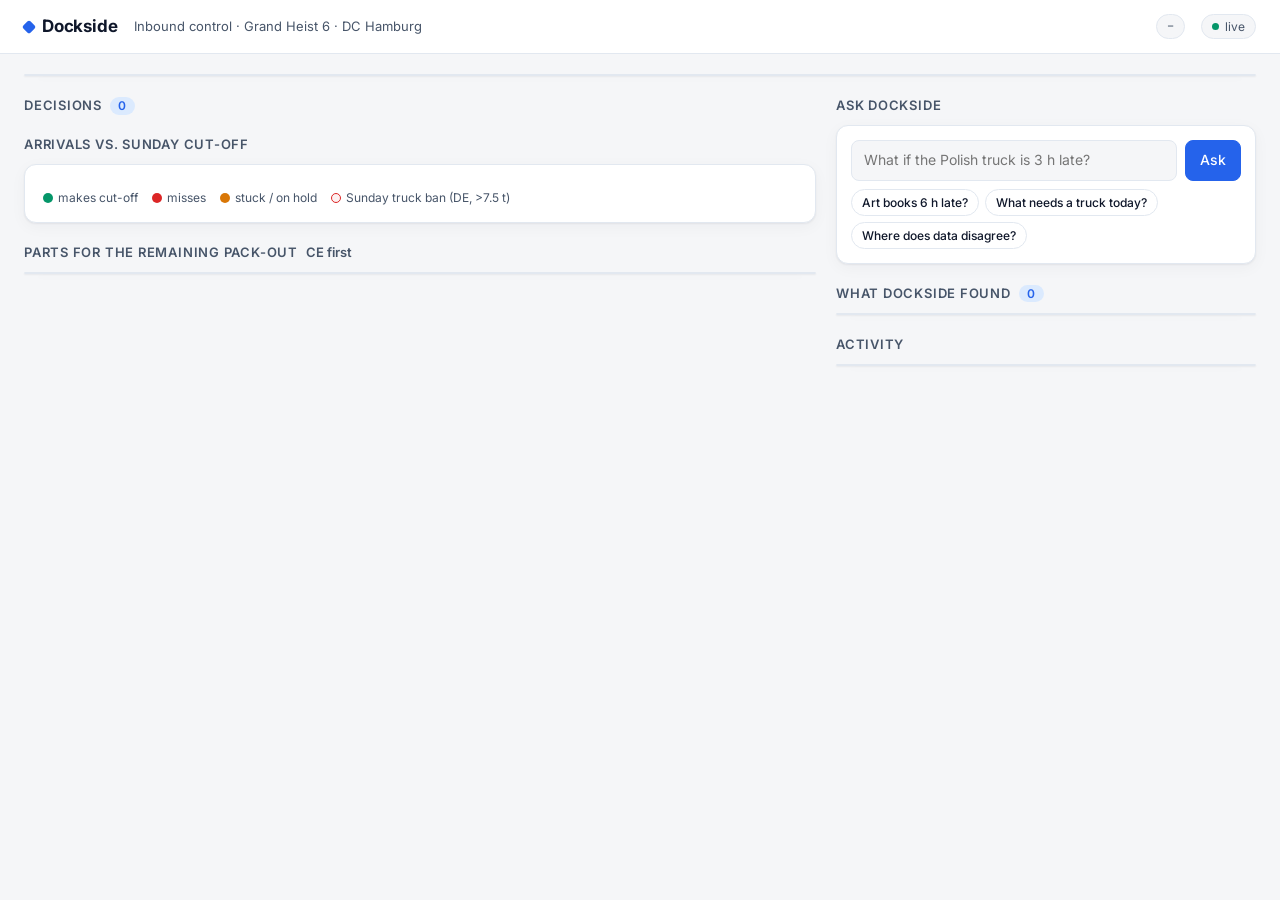
==== web/index.html @ 2e512285 "Live drop handling: JSON sources, news as documents, supplier component deltas, vendor-master overri" ====
<!doctype html>
<html lang="en">
<head>
<meta charset="utf-8">
<meta name="viewport" content="width=device-width, initial-scale=1">
<title>Dockside</title>
<link rel="preconnect" href="https://fonts.googleapis.com">
<link href="https://fonts.googleapis.com/css2?family=Inter:wght@400;500;600;700&family=JetBrains+Mono:wght@500&display=swap" rel="stylesheet">
<style>
:root{
  --bg:#f5f6f8; --panel:#ffffff; --ink:#0f172a; --ink2:#475569; --ink3:#94a3b8; --line:#e2e8f0;
  --accent:#2563eb; --accent-soft:#dbeafe; --bad:#dc2626; --bad-soft:#fee2e2; --warn:#d97706; --warn-soft:#fef3c7;
  --ok:#059669; --ok-soft:#d1fae5; --ban:rgba(220,38,38,.07); --shadow:0 1px 2px rgba(15,23,42,.06),0 4px 16px rgba(15,23,42,.04);
}
@media (prefers-color-scheme: dark){ :root:not([data-theme="light"]){
  --bg:#0b1120; --panel:#111827; --ink:#e5e7eb; --ink2:#9ca3af; --ink3:#6b7280; --line:#1f2937;
  --accent:#60a5fa; --accent-soft:#1e3a5f; --bad:#f87171; --bad-soft:#3b1d1d; --warn:#fbbf24; --warn-soft:#3a2e12;
  --ok:#34d399; --ok-soft:#123528; --ban:rgba(248,113,113,.08); --shadow:none;}}
:root[data-theme="dark"]{
  --bg:#0b1120; --panel:#111827; --ink:#e5e7eb; --ink2:#9ca3af; --ink3:#6b7280; --line:#1f2937;
  --accent:#60a5fa; --accent-soft:#1e3a5f; --bad:#f87171; --bad-soft:#3b1d1d; --warn:#fbbf24; --warn-soft:#3a2e12;
  --ok:#34d399; --ok-soft:#123528; --ban:rgba(248,113,113,.08); --shadow:none;}
*{box-sizing:border-box} html,body{margin:0}
body{background:var(--bg);color:var(--ink);font:14px/1.45 Inter,system-ui,sans-serif;-webkit-font-smoothing:antialiased}
.mono{font-family:"JetBrains Mono",ui-monospace,monospace;font-variant-numeric:tabular-nums}
header{display:flex;align-items:center;gap:16px;padding:14px 24px;border-bottom:1px solid var(--line);background:var(--panel);position:sticky;top:0;z-index:5}
.logo{font-weight:700;font-size:17px;letter-spacing:-.01em;display:flex;align-items:center;gap:8px}
.logo i{width:10px;height:10px;border-radius:2px;background:var(--accent);display:inline-block;transform:rotate(45deg)}
.sub{color:var(--ink2);font-size:13px}
.spacer{flex:1}
.pill{display:inline-flex;align-items:center;gap:6px;padding:3px 10px;border-radius:999px;background:var(--bg);border:1px solid var(--line);font-size:12px;color:var(--ink2);white-space:nowrap}
.dot{width:7px;height:7px;border-radius:50%;background:var(--ok)} .dot.busy{background:var(--warn);animation:p 1s infinite} @keyframes p{50%{opacity:.3}}
main{max-width:1380px;margin:0 auto;padding:20px 24px 60px;display:grid;grid-template-columns:minmax(0,1fr) 420px;gap:20px}
@media (max-width:1000px){main{grid-template-columns:1fr;padding:16px}}
.card{background:var(--panel);border:1px solid var(--line);border-radius:12px;box-shadow:var(--shadow)}
.hero{grid-column:1/-1;display:grid;grid-template-columns:1.4fr 1fr 1fr 1fr;gap:0;overflow:hidden}
@media (max-width:1000px){.hero{grid-template-columns:1fr 1fr}}
.kpi{padding:18px 20px;border-right:1px solid var(--line)} .kpi:last-child{border-right:0}
.kpi .l{font-size:12px;color:var(--ink2);text-transform:uppercase;letter-spacing:.05em;font-weight:600}
.kpi .v{font-size:30px;font-weight:700;letter-spacing:-.02em;margin-top:4px}
.kpi .s{color:var(--ink2);font-size:13px;margin-top:2px}
.kpi.risk .v{color:var(--bad)} .kpi.risk.zero .v{color:var(--ok)}
.bar{height:6px;border-radius:3px;background:var(--line);margin-top:10px;overflow:hidden}.bar b{display:block;height:100%;background:var(--accent)}
h2{font-size:13px;text-transform:uppercase;letter-spacing:.06em;color:var(--ink2);margin:0 0 10px;font-weight:600;display:flex;align-items:center;gap:8px}
h2 .count{background:var(--accent-soft);color:var(--accent);border-radius:999px;padding:0 8px;font-size:12px}
section{min-width:0}
.action{padding:16px 18px;margin-bottom:12px}
.action .top{display:flex;gap:12px;align-items:flex-start}
.action .t{font-weight:600;font-size:15px;flex:1}
.action .money{text-align:right;white-space:nowrap}
.action .money .p{color:var(--ok);font-weight:700}
.action .money .c{color:var(--ink2);font-size:12px}
.action .why{color:var(--ink2);margin:8px 0 10px}
.meta{display:flex;flex-wrap:wrap;gap:6px;align-items:center}
.tag{font-size:12px;padding:2px 8px;border-radius:6px;background:var(--bg);border:1px solid var(--line);color:var(--ink2)}
.tag.who{background:var(--accent-soft);border-color:transparent;color:var(--accent);font-weight:500}
.tag.st-proposed{background:var(--warn-soft);color:var(--warn);border-color:transparent}
.tag.st-escalated{background:var(--bad-soft);color:var(--bad);border-color:transparent}
.tag.st-approved,.tag.st-sent,.tag.st-done{background:var(--ok-soft);color:var(--ok);border-color:transparent}
.tag.st-rejected{text-decoration:line-through}
.msgs{margin-top:10px;border-top:1px dashed var(--line);padding-top:10px;display:none}
.action.open .msgs{display:block}
.msg{background:var(--bg);border-radius:8px;padding:10px 12px;margin-bottom:8px;font-size:13px}
.msg .h{display:flex;gap:8px;color:var(--ink2);font-size:12px;margin-bottom:4px}
.msg pre{white-space:pre-wrap;font:inherit;margin:0}
.btns{display:flex;gap:8px;margin-top:12px}
button{font:inherit;border-radius:8px;border:1px solid var(--line);background:var(--panel);color:var(--ink);padding:7px 14px;cursor:pointer;font-weight:500}
button:hover{border-color:var(--ink3)} button.primary{background:var(--accent);border-color:var(--accent);color:#fff} button.ghost{border-color:transparent;color:var(--ink2)}
button:disabled{opacity:.5;cursor:default}
.tl{padding:16px 18px}
.tl svg{width:100%;height:auto;display:block}
.tl text{fill:var(--ink2);font:11px Inter,sans-serif}
.tl .lab{fill:var(--ink);font-weight:500;font-size:12px}
.legend{display:flex;gap:14px;flex-wrap:wrap;color:var(--ink2);font-size:12px;margin-top:8px}
.legend i{display:inline-block;width:10px;height:10px;border-radius:50%;margin-right:5px;vertical-align:-1px}
.list .row{display:flex;gap:10px;padding:10px 14px;border-top:1px solid var(--line);align-items:flex-start}
.list .row:first-child{border-top:0}
.sev{width:8px;height:8px;border-radius:50%;margin-top:6px;flex:none}
.sev.critical{background:var(--bad)} .sev.high{background:var(--warn)} .sev.medium{background:var(--ink3)} .sev.info{background:var(--ok)}
.row .d{color:var(--ink2);font-size:13px}
.row .ev{color:var(--ink3);font-size:12px;margin-top:2px;word-break:break-all}
.feed .row{font-size:13px}
.feed .ts{color:var(--ink3);width:44px;flex:none}
.chat{padding:14px}
.chat form{display:flex;gap:8px}
.chat input{flex:1;font:inherit;padding:9px 12px;border-radius:8px;border:1px solid var(--line);background:var(--bg);color:var(--ink)}
.answer{white-space:pre-wrap;margin-top:12px;font-size:13.5px}
.steps{color:var(--ink3);font-size:12px;margin-top:6px}
.suggest{display:flex;gap:6px;flex-wrap:wrap;margin-top:8px}
.suggest button{font-size:12px;padding:4px 10px;border-radius:999px}
.cov{width:100%;border-collapse:collapse;font-size:13px}
.cov td,.cov th{padding:7px 10px;border-top:1px solid var(--line);text-align:right}
.cov th{color:var(--ink2);font-weight:500;font-size:12px;border-top:0}
.cov td:first-child,.cov th:first-child{text-align:left}
.neg{color:var(--bad);font-weight:600} .pos{color:var(--ok)}
details summary{cursor:pointer;list-style:none} details summary::-webkit-details-marker{display:none}
.empty{color:var(--ink2);padding:18px;text-align:center}
.mt{margin-top:20px}
</style>
</head>
<body>
<header>
  <div class="logo"><i></i>Dockside</div>
  <div class="sub">Inbound control · Grand Heist 6 · DC Hamburg</div>
  <div class="spacer"></div>
  <span class="pill mono" id="countdown">–</span>
  <span class="pill" id="sys"><span class="dot"></span><span>live</span></span>
</header>
<main>
  <div class="card hero" id="hero"></div>

  <section>
    <h2>Decisions <span class="count" id="ndec">0</span></h2>
    <div id="actions"></div>

    <h2 class="mt">Arrivals vs. Sunday cut-off</h2>
    <div class="card tl"><div id="timeline"></div>
      <div class="legend"><span><i style="background:var(--ok)"></i>makes cut-off</span><span><i style="background:var(--bad)"></i>misses</span><span><i style="background:var(--warn)"></i>stuck / on hold</span><span><i style="background:var(--ban);border:1px solid var(--bad)"></i>Sunday truck ban (DE, &gt;7.5 t)</span></div>
    </div>

    <h2 class="mt">Parts for the remaining pack-out <span class="sub" style="text-transform:none;letter-spacing:0">CE first</span></h2>
    <div class="card"><table class="cov" id="coverage"></table></div>
  </section>

  <aside>
    <h2>Ask Dockside</h2>
    <div class="card chat">
      <form id="ask"><input id="q" placeholder="What if the Polish truck is 3 h late?" autocomplete="off"><button class="primary">Ask</button></form>
      <div class="suggest">
        <button data-q="What if the art-book van from Poznań is 6 hours late?">Art books 6 h late?</button>
        <button data-q="Which shipments still need a truck or a dock slot today?">What needs a truck today?</button>
        <button data-q="Where do the ERP, the tracker and the documents disagree, and which source do you trust?">Where does data disagree?</button>
      </div>
      <div id="answer"></div>
    </div>

    <h2 class="mt">What Dockside found <span class="count" id="nfind">0</span></h2>
    <div class="card list" id="findings"></div>

    <h2 class="mt">Activity</h2>
    <div class="card list feed" id="feed"></div>
  </aside>
</main>
<script>
const $ = s => document.querySelector(s);
const eur = v => "€" + Math.round(v).toLocaleString("en-US");
const n = v => Math.round(v).toLocaleString("en-US");
const esc = s => String(s ?? "").replace(/[&<>"]/g, c => ({"&":"&amp;","<":"&lt;",">":"&gt;",'"':"&quot;"}[c]));
const hhmm = iso => new Date(iso).toLocaleTimeString("de-DE",{hour:"2-digit",minute:"2-digit",timeZone:"Europe/Berlin"});
let S = null, open = new Set(), me = (()=>{try{return localStorage.getItem("dockside.me")}catch(e){return null}})() || "web";

async function load(){
  try{ const r = await fetch("/api/state"); S = await r.json(); render(); }catch(e){ console.error(e) }
}
function render(){
  const ce = S.picture[S.priority], st = S.picture["FG-GH6-STD"], h = S.headline;
  $("#hero").innerHTML = `
    <div class="kpi risk ${h.ce_copies? "": "zero"}"><div class="l">Collector's at risk</div>
      <div class="v mono">${h.ce_copies? eur(h.eur): "€0"}</div>
      <div class="s">${h.ce_copies? `${n(h.ce_copies)} copies × €${h.refund_per_copy} refund · ${esc(h.detail.split(".")[0])}`: "All CE copies covered"}</div></div>
    <div class="kpi"><div class="l">Collector's packed</div><div class="v mono">${n(ce.packed_est_now)}</div>
      <div class="s">of ${n(ce.demand)} · slack ${n(ce.slack_copies)} copies (${(ce.slack_copies/ce.rate).toFixed(1)} h)</div>
      <div class="bar"><b style="width:${100*ce.packed_est_now/ce.demand}%"></b></div></div>
    <div class="kpi"><div class="l">Standard packed</div><div class="v mono">${n(st.packed_est_now)}</div>
      <div class="s">of ${n(st.demand)} · ${st.hours_left} pack hours left</div>
      <div class="bar"><b style="width:${100*st.packed_est_now/st.demand}%"></b></div></div>
    <div class="kpi"><div class="l">Agent watching</div><div class="v mono">${S.inbound.length + S.inbound_later}</div>
      <div class="s">shipments · ${S.system.files} files · ${S.system.docs_read} docs read · ${S.system.conflicts} conflicts</div></div>`;
  const acts = S.actions.filter(a => a.status !== "superseded");
  const pending = acts.filter(a => ["proposed","escalated"].includes(a.status));
  $("#ndec").textContent = pending.length;
  $("#actions").innerHTML = acts.length ? acts.map(actionCard).join("") : `<div class="card empty">No decisions needed right now.</div>`;
  $("#coverage").innerHTML = `<tr><th>Part</th><th>Need</th><th>Usable</th><th>Gap</th><th style="text-align:left">Why usable ≠ ERP</th></tr>` +
    S.coverage.sort((a,b)=>a.gap-b.gap).map(c => `<tr><td><b>${esc(c.component)}</b> <span class="sub">${esc(c.description.replace(/ Grand Heist 6| – Grand Heist 6/,""))}</span></td>
      <td class="mono">${n(c.need_total)}</td><td class="mono">${c.suspect_master_data? "–": n(c.usable_now)}</td>
      <td class="mono ${c.suspect_master_data? "": c.gap<0? "neg":"pos"}">${c.suspect_master_data? "n/a": (c.gap>0?"+":"")+n(c.gap)}</td>
      <td style="text-align:left" class="sub">${c.suspect_master_data? "BOM line: fitted by supplier into the CE box": c.adjustments.map(a=>`${a.kind.replace(/_/g," ")} −${n(a.cut)}`).join(", ")}</td></tr>`).join("");
  const fs = S.findings.filter(f => f.id !== "ce-at-risk");
  $("#nfind").textContent = fs.length;
  $("#findings").innerHTML = fs.map(f => `<div class="row"><span class="sev ${f.severity}"></span><div><div>${esc(f.title)}</div>
     <div class="d">${esc(f.detail)}</div>${f.evidence?.length? `<div class="ev">${f.evidence.map(e=>esc(e.split("/").pop())).join(" · ")}</div>`:""}</div></div>`).join("");
  $("#feed").innerHTML = S.events.length ? S.events.slice(0,18).map(e => `<div class="row"><span class="ts mono">${hhmm(e.ts)}</span><div>${esc(e.text)}</div></div>`).join("") : `<div class="empty">Waiting for the first data drop.</div>`;
  const sys = S.system;
  $("#sys").innerHTML = `<span class="dot ${sys.busy? "busy":""}"></span><span>${sys.busy? esc(sys.busy)+"…" : sys.sync_error? "sync error" : sys.last_sync? "synced "+hhmm(sys.last_sync) : "live"}</span>`;
  timeline();
}
function actionCard(a){
  const pending = ["proposed","escalated"].includes(a.status);
  const msgs = a.messages.map(m => `<div class="msg"><div class="h"><b>${esc(m.channel)}</b><span>→ ${esc(m.to_name)}${m.to_address? " &lt;"+esc(m.to_address)+"&gt;":""}</span><span>${esc(m.language)}</span><span class="spacer"></span><span>${esc(m.status)}</span></div>
     <div><b>${esc(m.subject)}</b></div><pre>${esc(m.body)}</pre>${m.body_en? `<details><summary class="sub" style="margin-top:6px">English translation</summary><pre>${esc(m.body_en)}</pre></details>`:""}</div>`).join("");
  return `<div class="card action ${open.has(a.id)?"open":""}" id="${a.id}">
    <div class="top"><div class="t">${esc(a.title)}</div>
      <div class="money">${a.eur_protected? `<div class="p mono">protects ${eur(a.eur_protected)}</div>`:""}<div class="c mono">cost ${a.cost_eur? eur(a.cost_eur): "€0"}</div></div></div>
    <div class="why">${esc(a.rationale)}</div>
    <div class="meta"><span class="tag st-${a.status}">${esc(a.status)}</span><span class="tag who">${a.status==="proposed"||a.status==="escalated"?"needs ":""}${esc(a.approver_name || a.approver_role)} · ${esc(a.approver_role)}</span>
      ${a.ce_copies? `<span class="tag">${n(a.ce_copies)} CE copies</span>`:""}<span class="tag">${esc(a.kind.replace(/_/g," "))}</span>
      ${a.messages.length? `<button class="ghost" onclick="toggle('${a.id}')">${a.messages.length} message${a.messages.length>1?"s":""} ${open.has(a.id)?"▴":"▾"}</button>`:""}</div>
    <div class="msgs">${msgs}<div class="sub">${a.history.map(h=>`${hhmm(h.ts)} ${esc(h.entry)}`).join("<br>")}</div></div>
    ${pending? `<div class="btns"><button class="primary" onclick="decide('${a.id}','approve')">Approve &amp; send</button><button onclick="decide('${a.id}','reject')">Reject</button></div>`:""}
  </div>`;
}
function toggle(id){ open.has(id)? open.delete(id): open.add(id); render(); }
async function decide(id, decision){
  const r = await fetch(`/api/actions/${id}/decide`,{method:"POST",headers:{"Content-Type":"application/json"},body:JSON.stringify({decision,by:me})});
  if(!r.ok) alert((await r.json()).detail); load();
}
function timeline(){
  const W=860, rowH=30, pad=150, t0=new Date(S.now); t0.setMinutes(0,0,0);
  const dl=new Date(S.deadline), t1=new Date(dl.getTime()+16*3600e3), cut=new Date(dl.getTime()-S.cutoff_hours*3600e3);
  const X=t=>pad+(W-pad-20)*Math.min(1,Math.max(0,(t-t0)/(t1-t0)));
  const rows=[...S.inbound].sort((a,b)=>(a.arrival_at_dc||"9")>(b.arrival_at_dc||"9")?1:-1);
  const H=40+rows.length*rowH;
  const banS=new Date(dl); banS.setHours(0,0,0,0); const banE=new Date(banS.getTime()+22*3600e3);
  let s=`<svg viewBox="0 0 ${W} ${H}" role="img" aria-label="Arrival timeline">`;
  s+=`<rect x="${X(banS)}" y="18" width="${X(banE)-X(banS)}" height="${H-18}" fill="var(--ban)"/>`;
  for(let t=new Date(t0); t<=t1; t=new Date(t.getTime()+6*3600e3)){ s+=`<line x1="${X(t)}" x2="${X(t)}" y1="18" y2="${H}" stroke="var(--line)"/><text x="${X(t)}" y="12" text-anchor="middle">${t.toLocaleString("en-GB",{weekday:"short",hour:"2-digit",timeZone:"Europe/Berlin"})}</text>`; }
  s+=`<line x1="${X(cut)}" x2="${X(cut)}" y1="18" y2="${H}" stroke="var(--warn)" stroke-dasharray="4 3"/><text x="${X(cut)-4}" y="${H-4}" text-anchor="end">receiving cut-off</text>`;
  s+=`<line x1="${X(dl)}" x2="${X(dl)}" y1="18" y2="${H}" stroke="var(--bad)" stroke-width="2"/><text x="${X(dl)+4}" y="${H-4}">trucks leave 20:00</text>`;
  rows.forEach((r,i)=>{
    const y=34+i*rowH, a=r.arrival_at_dc? new Date(r.arrival_at_dc): null;
    const col=!a? "var(--warn)": r.makes_cutoff? "var(--ok)":"var(--bad)";
    const mats=r.materials.map(m=>m.replace("CMP-GAM-","")).join(",");
    s+=`<text class="lab" x="0" y="${y+4}">${esc(r.reference)}</text><text x="${pad-8}" y="${y+4}" text-anchor="end">${esc(r.mode)} · ${mats}</text>`;
    if(a){ const late=a>t1; s+=`<line x1="${pad}" x2="${X(a)}" y1="${y}" y2="${y}" stroke="var(--line)" stroke-width="2"/><circle cx="${X(a)}" cy="${y}" r="6" fill="${col}"><title>${esc(r.shipment_id)}: ${esc(r.flags.join("; "))}</title></circle>${late?`<text x="${X(a)-10}" y="${y-8}" text-anchor="end">${new Date(r.arrival_at_dc).toLocaleDateString("en-GB",{day:"numeric",month:"short"})} →</text>`:""}`; }
    else s+=`<rect x="${pad}" y="${y-7}" width="${X(new Date(S.now))-pad+60}" height="14" rx="7" fill="var(--warn-soft)"/><text x="${pad+8}" y="${y+4}" style="fill:var(--warn);font-weight:600">${r.status==="arrived_port"?"at port — no truck booked":"on hold at supplier"}<title>${esc(r.flags.join("; "))}</title></text>`;
  });
  $("#timeline").innerHTML = s+"</svg>";
}
$("#ask").addEventListener("submit", async e => { e.preventDefault(); ask($("#q").value); });
document.querySelectorAll(".suggest button").forEach(b => b.onclick = () => { $("#q").value=b.dataset.q; ask(b.dataset.q); });
async function ask(q){
  if(!q.trim()) return;
  $("#answer").innerHTML = `<div class="answer sub">Dockside is checking the data…</div>`;
  const r = await fetch("/api/chat",{method:"POST",headers:{"Content-Type":"application/json"},body:JSON.stringify({q})});
  const d = await r.json();
  $("#answer").innerHTML = `<div class="answer">${esc(d.answer)}</div><div class="steps">${d.steps.map(s=>esc(s.tool)).join(" → ")}</div>`;
  load();
}
function tick(){ if(!S) return; const ms=new Date(S.deadline)-Date.now(); const h=Math.floor(ms/3600e3), m=Math.floor(ms%3600e3/60e3);
  $("#countdown").textContent = ms>0? `${h}h ${String(m).padStart(2,"0")}m to trucks out` : "launched"; }
load(); setInterval(load, 15000); setInterval(tick, 1000);
</script>
</body>
</html>
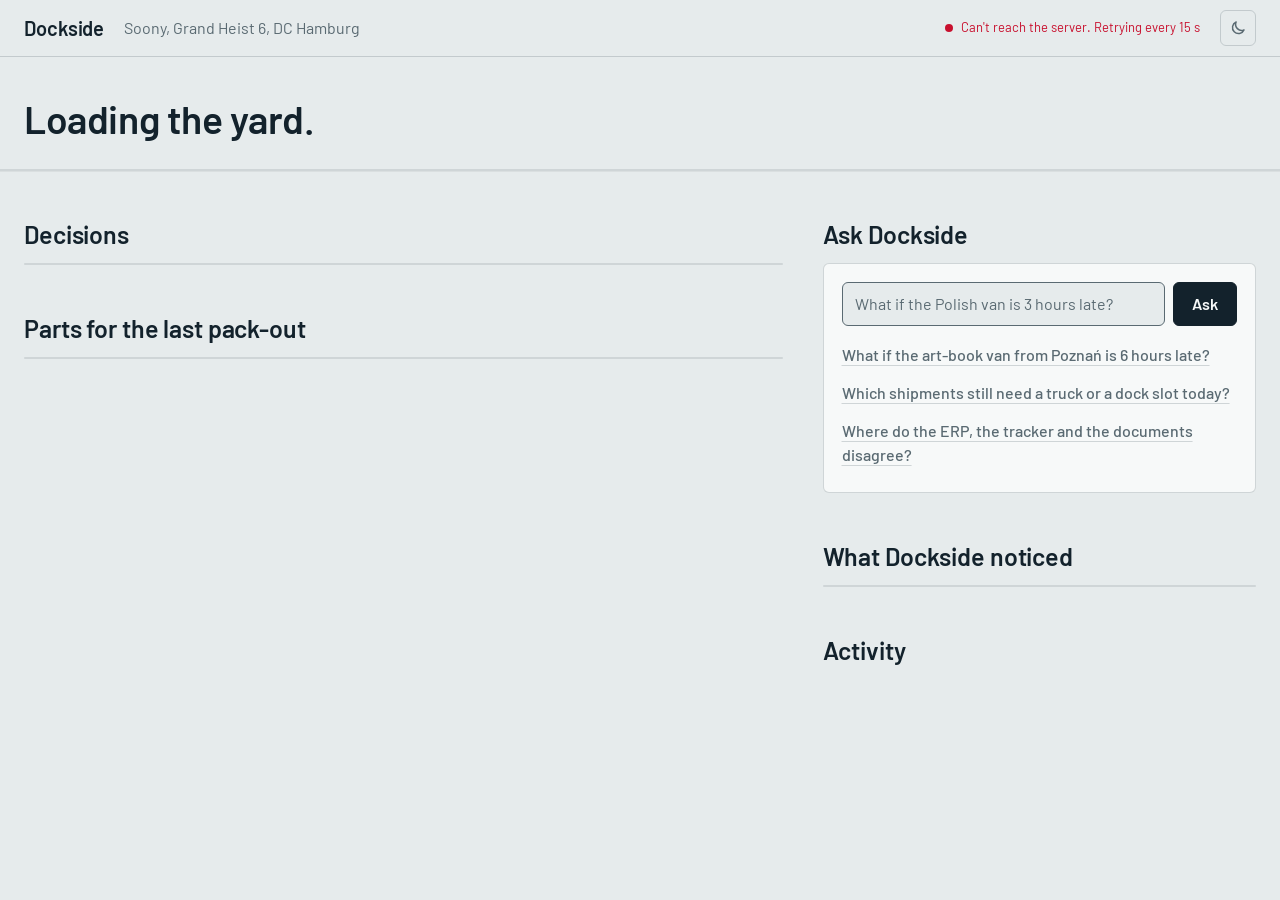
==== commit 7886c851: "Autonomy policy (free actions auto-sent), what/why wording with plain part names, Discord bot, desig" ====
--- a/web/index.html
+++ b/web/index.html
@@ -4,241 +4,676 @@
 <meta charset="utf-8">
 <meta name="viewport" content="width=device-width, initial-scale=1">
 <title>Dockside</title>
+<meta name="color-scheme" content="light dark">
+<script>
+  try { const t = localStorage.getItem("dockside.theme"); if (t === "light" || t === "dark") document.documentElement.dataset.theme = t; } catch (e) {}
+</script>
 <link rel="preconnect" href="https://fonts.googleapis.com">
-<link href="https://fonts.googleapis.com/css2?family=Inter:wght@400;500;600;700&family=JetBrains+Mono:wght@500&display=swap" rel="stylesheet">
+<link rel="preconnect" href="https://fonts.gstatic.com" crossorigin>
+<link href="https://fonts.googleapis.com/css2?family=Barlow:wght@400;500;600&family=Barlow+Semi+Condensed:wght@500;600&family=Big+Shoulders+Stencil+Display:wght@700;800&display=swap" rel="stylesheet">
 <style>
 :root{
-  --bg:#f5f6f8; --panel:#ffffff; --ink:#0f172a; --ink2:#475569; --ink3:#94a3b8; --line:#e2e8f0;
-  --accent:#2563eb; --accent-soft:#dbeafe; --bad:#dc2626; --bad-soft:#fee2e2; --warn:#d97706; --warn-soft:#fef3c7;
-  --ok:#059669; --ok-soft:#d1fae5; --ban:rgba(220,38,38,.07); --shadow:0 1px 2px rgba(15,23,42,.06),0 4px 16px rgba(15,23,42,.04);
-}
-@media (prefers-color-scheme: dark){ :root:not([data-theme="light"]){
-  --bg:#0b1120; --panel:#111827; --ink:#e5e7eb; --ink2:#9ca3af; --ink3:#6b7280; --line:#1f2937;
-  --accent:#60a5fa; --accent-soft:#1e3a5f; --bad:#f87171; --bad-soft:#3b1d1d; --warn:#fbbf24; --warn-soft:#3a2e12;
-  --ok:#34d399; --ok-soft:#123528; --ban:rgba(248,113,113,.08); --shadow:none;}}
+  --bg:#E6EBEC; --surface:#F7F9F9; --ink:#13222C; --steel:#5A6A72; --hair:rgba(90,106,114,.25);
+  --yellow:#F2B300; --red:#C8102E; --green:#1C7A68;
+  --wall:#13222C; --wall-ink:#F7F9F9;
+  --btn:#13222C; --btn-ink:#F7F9F9;
+  --hatch-dark:#13222C; --hatch-soft:rgba(242,179,0,.16);
+  --box-ok:#1C7A68; --box-late:#C8102E; --box-wait:#F2B300; --box-ink:#F7F9F9; --box-wait-ink:#13222C;
+  --yard-shadow:0 1px 0 rgba(19,34,44,.06), 0 12px 32px -12px rgba(19,34,44,.22);
+  --stencil:"Big Shoulders Stencil Display", "Barlow Semi Condensed", sans-serif;
+  --sans:Barlow, system-ui, sans-serif;
+  --cond:"Barlow Semi Condensed", Barlow, system-ui, sans-serif;
+  --r-chip:2px; --r-surface:6px;
+  --gutter:24px; --section:48px;
+  color-scheme:light;
+}
+@media (prefers-color-scheme: dark){
+  :root:not([data-theme="light"]){
+    --bg:#0F1C24; --surface:#16262F; --ink:#E3EAEC; --steel:#8FA1A9; --hair:rgba(143,161,169,.22);
+    --yellow:#FFC83D; --red:#FF6B78; --green:#4CC7A9;
+    --wall:#E3EAEC; --wall-ink:#0F1C24;
+    --btn:#E3EAEC; --btn-ink:#0F1C24;
+    --hatch-dark:#0F1C24; --hatch-soft:rgba(255,200,61,.07);
+    --box-ok:#1C7A68; --box-late:#C8102E; --box-wait:#F2B300;
+    --yard-shadow:0 1px 0 rgba(0,0,0,.3), 0 16px 40px -16px rgba(0,0,0,.6);
+    color-scheme:dark;
+  }
+}
 :root[data-theme="dark"]{
-  --bg:#0b1120; --panel:#111827; --ink:#e5e7eb; --ink2:#9ca3af; --ink3:#6b7280; --line:#1f2937;
-  --accent:#60a5fa; --accent-soft:#1e3a5f; --bad:#f87171; --bad-soft:#3b1d1d; --warn:#fbbf24; --warn-soft:#3a2e12;
-  --ok:#34d399; --ok-soft:#123528; --ban:rgba(248,113,113,.08); --shadow:none;}
-*{box-sizing:border-box} html,body{margin:0}
-body{background:var(--bg);color:var(--ink);font:14px/1.45 Inter,system-ui,sans-serif;-webkit-font-smoothing:antialiased}
-.mono{font-family:"JetBrains Mono",ui-monospace,monospace;font-variant-numeric:tabular-nums}
-header{display:flex;align-items:center;gap:16px;padding:14px 24px;border-bottom:1px solid var(--line);background:var(--panel);position:sticky;top:0;z-index:5}
-.logo{font-weight:700;font-size:17px;letter-spacing:-.01em;display:flex;align-items:center;gap:8px}
-.logo i{width:10px;height:10px;border-radius:2px;background:var(--accent);display:inline-block;transform:rotate(45deg)}
-.sub{color:var(--ink2);font-size:13px}
-.spacer{flex:1}
-.pill{display:inline-flex;align-items:center;gap:6px;padding:3px 10px;border-radius:999px;background:var(--bg);border:1px solid var(--line);font-size:12px;color:var(--ink2);white-space:nowrap}
-.dot{width:7px;height:7px;border-radius:50%;background:var(--ok)} .dot.busy{background:var(--warn);animation:p 1s infinite} @keyframes p{50%{opacity:.3}}
-main{max-width:1380px;margin:0 auto;padding:20px 24px 60px;display:grid;grid-template-columns:minmax(0,1fr) 420px;gap:20px}
-@media (max-width:1000px){main{grid-template-columns:1fr;padding:16px}}
-.card{background:var(--panel);border:1px solid var(--line);border-radius:12px;box-shadow:var(--shadow)}
-.hero{grid-column:1/-1;display:grid;grid-template-columns:1.4fr 1fr 1fr 1fr;gap:0;overflow:hidden}
-@media (max-width:1000px){.hero{grid-template-columns:1fr 1fr}}
-.kpi{padding:18px 20px;border-right:1px solid var(--line)} .kpi:last-child{border-right:0}
-.kpi .l{font-size:12px;color:var(--ink2);text-transform:uppercase;letter-spacing:.05em;font-weight:600}
-.kpi .v{font-size:30px;font-weight:700;letter-spacing:-.02em;margin-top:4px}
-.kpi .s{color:var(--ink2);font-size:13px;margin-top:2px}
-.kpi.risk .v{color:var(--bad)} .kpi.risk.zero .v{color:var(--ok)}
-.bar{height:6px;border-radius:3px;background:var(--line);margin-top:10px;overflow:hidden}.bar b{display:block;height:100%;background:var(--accent)}
-h2{font-size:13px;text-transform:uppercase;letter-spacing:.06em;color:var(--ink2);margin:0 0 10px;font-weight:600;display:flex;align-items:center;gap:8px}
-h2 .count{background:var(--accent-soft);color:var(--accent);border-radius:999px;padding:0 8px;font-size:12px}
-section{min-width:0}
-.action{padding:16px 18px;margin-bottom:12px}
-.action .top{display:flex;gap:12px;align-items:flex-start}
-.action .t{font-weight:600;font-size:15px;flex:1}
-.action .money{text-align:right;white-space:nowrap}
-.action .money .p{color:var(--ok);font-weight:700}
-.action .money .c{color:var(--ink2);font-size:12px}
-.action .why{color:var(--ink2);margin:8px 0 10px}
-.meta{display:flex;flex-wrap:wrap;gap:6px;align-items:center}
-.tag{font-size:12px;padding:2px 8px;border-radius:6px;background:var(--bg);border:1px solid var(--line);color:var(--ink2)}
-.tag.who{background:var(--accent-soft);border-color:transparent;color:var(--accent);font-weight:500}
-.tag.st-proposed{background:var(--warn-soft);color:var(--warn);border-color:transparent}
-.tag.st-escalated{background:var(--bad-soft);color:var(--bad);border-color:transparent}
-.tag.st-approved,.tag.st-sent,.tag.st-done{background:var(--ok-soft);color:var(--ok);border-color:transparent}
-.tag.st-rejected{text-decoration:line-through}
-.msgs{margin-top:10px;border-top:1px dashed var(--line);padding-top:10px;display:none}
-.action.open .msgs{display:block}
-.msg{background:var(--bg);border-radius:8px;padding:10px 12px;margin-bottom:8px;font-size:13px}
-.msg .h{display:flex;gap:8px;color:var(--ink2);font-size:12px;margin-bottom:4px}
-.msg pre{white-space:pre-wrap;font:inherit;margin:0}
-.btns{display:flex;gap:8px;margin-top:12px}
-button{font:inherit;border-radius:8px;border:1px solid var(--line);background:var(--panel);color:var(--ink);padding:7px 14px;cursor:pointer;font-weight:500}
-button:hover{border-color:var(--ink3)} button.primary{background:var(--accent);border-color:var(--accent);color:#fff} button.ghost{border-color:transparent;color:var(--ink2)}
-button:disabled{opacity:.5;cursor:default}
-.tl{padding:16px 18px}
-.tl svg{width:100%;height:auto;display:block}
-.tl text{fill:var(--ink2);font:11px Inter,sans-serif}
-.tl .lab{fill:var(--ink);font-weight:500;font-size:12px}
-.legend{display:flex;gap:14px;flex-wrap:wrap;color:var(--ink2);font-size:12px;margin-top:8px}
-.legend i{display:inline-block;width:10px;height:10px;border-radius:50%;margin-right:5px;vertical-align:-1px}
-.list .row{display:flex;gap:10px;padding:10px 14px;border-top:1px solid var(--line);align-items:flex-start}
-.list .row:first-child{border-top:0}
-.sev{width:8px;height:8px;border-radius:50%;margin-top:6px;flex:none}
-.sev.critical{background:var(--bad)} .sev.high{background:var(--warn)} .sev.medium{background:var(--ink3)} .sev.info{background:var(--ok)}
-.row .d{color:var(--ink2);font-size:13px}
-.row .ev{color:var(--ink3);font-size:12px;margin-top:2px;word-break:break-all}
-.feed .row{font-size:13px}
-.feed .ts{color:var(--ink3);width:44px;flex:none}
-.chat{padding:14px}
-.chat form{display:flex;gap:8px}
-.chat input{flex:1;font:inherit;padding:9px 12px;border-radius:8px;border:1px solid var(--line);background:var(--bg);color:var(--ink)}
-.answer{white-space:pre-wrap;margin-top:12px;font-size:13.5px}
-.steps{color:var(--ink3);font-size:12px;margin-top:6px}
-.suggest{display:flex;gap:6px;flex-wrap:wrap;margin-top:8px}
-.suggest button{font-size:12px;padding:4px 10px;border-radius:999px}
-.cov{width:100%;border-collapse:collapse;font-size:13px}
-.cov td,.cov th{padding:7px 10px;border-top:1px solid var(--line);text-align:right}
-.cov th{color:var(--ink2);font-weight:500;font-size:12px;border-top:0}
-.cov td:first-child,.cov th:first-child{text-align:left}
-.neg{color:var(--bad);font-weight:600} .pos{color:var(--ok)}
-details summary{cursor:pointer;list-style:none} details summary::-webkit-details-marker{display:none}
-.empty{color:var(--ink2);padding:18px;text-align:center}
-.mt{margin-top:20px}
+  --bg:#0F1C24; --surface:#16262F; --ink:#E3EAEC; --steel:#8FA1A9; --hair:rgba(143,161,169,.22);
+  --yellow:#FFC83D; --red:#FF6B78; --green:#4CC7A9;
+  --wall:#E3EAEC; --wall-ink:#0F1C24;
+  --btn:#E3EAEC; --btn-ink:#0F1C24;
+  --hatch-dark:#0F1C24; --hatch-soft:rgba(255,200,61,.07);
+  --box-ok:#1C7A68; --box-late:#C8102E; --box-wait:#F2B300;
+  --yard-shadow:0 1px 0 rgba(0,0,0,.3), 0 16px 40px -16px rgba(0,0,0,.6);
+  color-scheme:dark;
+}
+
+*,*::before,*::after{box-sizing:border-box}
+html{-webkit-text-size-adjust:100%}
+body{margin:0;background:var(--bg);color:var(--ink);font:400 16px/1.5 var(--sans);-webkit-font-smoothing:antialiased;overflow-x:hidden}
+h1,h2,h3,p,ol,ul{margin:0;padding:0}
+ol,ul{list-style:none}
+button,input{font:inherit;color:inherit}
+.num{font-variant-numeric:tabular-nums}
+.sr-only{position:absolute;width:1px;height:1px;overflow:hidden;clip:rect(0 0 0 0);white-space:nowrap}
+:focus-visible{outline:2px solid var(--ink);outline-offset:3px;border-radius:var(--r-chip)}
+a{color:inherit}
+
+/* ---------- top bar ---------- */
+.bar{position:sticky;top:0;z-index:10;background:var(--bg);border-bottom:1px solid var(--hair)}
+.bar-in{max-width:1280px;margin:0 auto;padding:10px var(--gutter);display:flex;align-items:center;gap:8px 20px;flex-wrap:wrap}
+.brand{font:600 20px/1 var(--sans);letter-spacing:-.005em}
+.context{color:var(--steel);font-size:16px}
+.bar-end{margin-left:auto;display:flex;align-items:center;gap:8px 20px;flex-wrap:wrap}
+.clock{font:600 20px/1.2 var(--sans);font-variant-numeric:tabular-nums}
+.sys{display:flex;align-items:center;gap:8px;color:var(--steel);font-size:13px}
+.sys::before{content:"";width:8px;height:8px;border-radius:50%;background:var(--green);flex:none}
+.sys[data-s="busy"]::before{background:var(--yellow)}
+.sys[data-s="error"]{color:var(--red)} .sys[data-s="error"]::before{background:var(--red)}
+.theme{display:grid;place-items:center;width:36px;height:36px;border:1px solid var(--hair);border-radius:var(--r-surface);background:transparent;cursor:pointer;color:var(--steel)}
+.theme:hover{color:var(--ink);border-color:var(--steel)}
+.theme svg{width:18px;height:18px}
+
+/* ---------- page frame ---------- */
+.wrap{max-width:1280px;margin:0 auto;padding:0 var(--gutter)}
+.lede{padding-top:40px;padding-bottom:28px}
+.lede > *{max-width:60ch}
+.lede h1{font:600 39px/1.12 var(--sans);letter-spacing:-.01em;max-width:26ch;text-wrap:balance}
+.lede p{margin-top:12px;font-size:20px;line-height:1.45;color:var(--ink)}
+.lede .packed{margin-top:8px;font-size:16px;color:var(--steel)}
+
+/* ---------- the yard ---------- */
+.yard-band{background:var(--surface);box-shadow:var(--yard-shadow);border-block:1px solid var(--hair)}
+.yard{--head:68px;--row:92px;--foot:36px;--wallw:84px;--beyondw:132px;--bw:176px;
+  max-width:1280px;margin:0 auto;display:grid;grid-template-columns:minmax(0,1fr) var(--wallw) var(--beyondw);padding-left:var(--gutter)}
+.track-scroll{overflow-x:auto;overflow-y:hidden;overscroll-behavior-x:contain;scrollbar-width:thin}
+.track{position:relative;min-width:760px;height:calc(var(--head) + var(--rows) * var(--row) + var(--foot))}
+.tick{position:absolute;top:0;bottom:var(--foot);border-left:1px solid var(--hair)}
+.tick span{position:absolute;top:8px;left:6px;font:500 13px/1 var(--cond);color:var(--steel);white-space:nowrap;font-variant-numeric:tabular-nums}
+.tick.now{border-left:2px solid var(--ink)}
+.tick.now span{color:var(--ink);font-weight:600}
+.ban{position:absolute;top:30px;bottom:var(--foot);right:0;background:repeating-linear-gradient(-45deg,var(--hatch-soft) 0 10px,transparent 10px 20px)}
+.ban-strip{position:absolute;top:0;left:0;right:0;height:22px;display:flex;align-items:center;
+  background:repeating-linear-gradient(-45deg,var(--box-wait) 0 10px,var(--hatch-dark) 10px 20px)}
+.ban-strip span{padding:0 10px;background:var(--hatch-dark);color:var(--box-wait);font:600 13px/22px var(--cond);white-space:nowrap}
+.cut{position:absolute;top:30px;bottom:0;border-left:2px dashed var(--ink);z-index:2}
+.cut span{position:absolute;bottom:9px;right:8px;font:600 13px/1 var(--cond);white-space:nowrap;color:var(--ink)}
+.rows{position:absolute;left:0;right:0;top:var(--head)}
+.row{position:relative;height:var(--row);z-index:3}
+.path{position:absolute;left:0;top:19px;height:2px;width:var(--x);background:var(--steel);transform-origin:left}
+.row.late .path{background:var(--red);width:100%}
+.box{position:absolute;top:2px;left:max(12px, calc(var(--x) - var(--bw)));width:var(--bw);height:36px;display:flex;align-items:center;justify-content:center;gap:6px;
+  font:700 22px/1 var(--stencil);letter-spacing:.02em;color:var(--box-ink);background-color:var(--box-ok);border-radius:var(--r-chip);white-space:nowrap;
+  background-image:repeating-linear-gradient(90deg,transparent 0 9px,rgba(0,0,0,.13) 9px 11px)}
+.row.late .box{left:calc(100% - var(--bw));background-color:var(--box-late)}
+.row.wait .box{background-color:var(--box-wait);color:var(--box-wait-ink)}
+.box.air{clip-path:polygon(0 0,calc(100% - 14px) 0,100% 14px,100% 100%,0 100%);background-image:none}
+.box.road{background-image:linear-gradient(90deg,rgba(0,0,0,.16) 0 18px,transparent 18px)}
+.chk{display:inline-grid;place-items:center;min-width:20px;height:24px;border:2px solid currentColor;border-radius:1px;padding:0 2px}
+.cap{position:absolute;top:44px;left:max(12px, calc(var(--x) - var(--bw)));font:500 13px/1.35 var(--cond);white-space:nowrap;color:var(--steel)}
+.cap.end{left:auto;right:calc(100% - var(--x));text-align:right}
+.row.late .cap{left:auto;right:0;text-align:right}
+.cap b{display:block;font-weight:600;font-size:16px;line-height:1.3;color:var(--ink)}
+.row.late .cap b{color:var(--red)}
+.row.ok .cap b{color:var(--green)}
+.wall{position:relative;background:var(--wall);color:var(--wall-ink);display:flex;flex-direction:column;align-items:center;padding:10px 4px 14px;gap:14px;z-index:4}
+.wall-day{font:600 13px/1.1 var(--cond);text-align:center}
+.wall-time{font:800 31px/1 var(--stencil);letter-spacing:.02em}
+.wall-word{writing-mode:vertical-rl;transform:rotate(180deg);font:800 31px/1 var(--stencil);letter-spacing:.06em;margin-top:auto;white-space:nowrap}
+.beyond{position:relative;padding-top:var(--head)}
+.beyond-ban{position:absolute;top:0;left:0;width:calc(2 / 6 * 100%);height:22px;background:repeating-linear-gradient(-45deg,var(--box-wait) 0 10px,var(--hatch-dark) 10px 20px)}
+.b-row{height:var(--row);display:flex;flex-direction:column;justify-content:flex-start;padding:6px 0 0 0;color:var(--red);font:600 16px/1.25 var(--cond)}
+.b-row .stub{display:block;width:28px;height:2px;background:var(--red);margin:6px 0 8px;position:relative}
+.b-row .stub::after{content:"";position:absolute;right:-1px;top:-4px;border:5px solid transparent;border-left:7px solid var(--red);border-right:0}
+.b-row small{display:block;font:500 13px/1.3 var(--cond);color:var(--steel)}
+.swipe{display:none}
+
+/* the one orchestrated moment */
+@media (prefers-reduced-motion: no-preference){
+  .yard.enter .box{animation:roll 1.15s cubic-bezier(.16,.84,.28,1) both;animation-delay:calc(var(--i) * 90ms + 120ms)}
+  .yard.enter .path{animation:grow 1.15s cubic-bezier(.16,.84,.28,1) both;animation-delay:calc(var(--i) * 90ms + 120ms)}
+  .yard.enter .cap,.yard.enter .b-row{animation:fade .5s ease-out both;animation-delay:calc(var(--i) * 90ms + 900ms)}
+  @keyframes roll{from{transform:translateX(-110vw)}}
+  @keyframes grow{from{transform:scaleX(0)}}
+  @keyframes fade{from{opacity:0}}
+}
+
+/* ---------- two columns below ---------- */
+.cols{display:grid;grid-template-columns:minmax(0,1.75fr) minmax(0,1fr);gap:var(--section) 40px;padding-top:var(--section);padding-bottom:80px;align-items:start}
+.col{display:flex;flex-direction:column;gap:var(--section);min-width:0}
+h2{font:600 25px/1.2 var(--sans);letter-spacing:-.005em;margin-bottom:14px}
+.panel{background:var(--surface);border:1px solid var(--hair);border-radius:var(--r-surface)}
+.quiet{color:var(--steel)}
+
+/* decisions */
+.dec{border-left:4px solid var(--yellow);padding:20px 22px 20px 20px;border-top:1px solid var(--hair)}
+.dec:first-child{border-top:0;border-top-left-radius:var(--r-surface)}
+.dec:last-child{border-bottom-left-radius:var(--r-surface)}
+.dec[data-s="escalated"]{border-left-color:var(--red)}
+.dec[data-s="approved"],.dec[data-s="sent"],.dec[data-s="done"]{border-left-color:var(--green)}
+.dec[data-s="rejected"]{border-left-color:var(--hair)}
+.dec h3{font:600 20px/1.3 var(--sans);max-width:60ch}
+.dec[data-s="rejected"] h3{color:var(--steel)}
+.ratio{margin-top:2px;font:600 16px/1.4 var(--sans);font-variant-numeric:tabular-nums}
+.ratio.nil{font-weight:500;color:var(--steel)}
+.why{margin-top:10px;color:var(--steel);max-width:72ch;display:-webkit-box;-webkit-line-clamp:3;-webkit-box-orient:vertical;overflow:hidden}
+.dec.open .why{display:block;-webkit-line-clamp:unset;overflow:visible}
+.who{margin-top:12px;font-weight:500}
+.who .late{color:var(--red)}
+.dec[data-s="sent"] .who,.dec[data-s="approved"] .who,.dec[data-s="done"] .who{color:var(--green)}
+.do{margin-top:16px;display:flex;flex-wrap:wrap;align-items:center;gap:10px 12px}
+.btn{min-height:44px;padding:0 18px;border-radius:var(--r-surface);border:1px solid var(--steel);background:transparent;font-weight:600;cursor:pointer}
+.btn:hover{border-color:var(--ink)}
+.btn.go{background:var(--btn);border-color:var(--btn);color:var(--btn-ink)}
+.btn.go:hover{opacity:.9}
+.btn:disabled{opacity:.55;cursor:progress}
+.link{background:none;border:0;padding:10px 2px;cursor:pointer;color:var(--ink);font-weight:500;text-decoration:underline;text-decoration-color:var(--hair);text-underline-offset:4px}
+.link:hover{text-decoration-color:currentColor}
+.do .link{margin-left:auto}
+.err{margin-top:12px;color:var(--red);font-weight:500;max-width:72ch}
+.more{margin-top:18px;padding-top:16px;border-top:1px solid var(--hair);display:flex;flex-direction:column;gap:14px}
+.msg{padding:14px 16px;background:var(--bg);border-radius:var(--r-surface)}
+.msg-to{font-weight:600}
+.msg-to span{font-weight:400;color:var(--steel);overflow-wrap:anywhere}
+.msg-meta{font-size:13px;color:var(--steel)}
+.msg-subj{margin-top:10px;font-weight:600;max-width:72ch}
+.msg-body{margin-top:4px;white-space:pre-wrap;max-width:72ch;overflow-wrap:anywhere}
+.msg .link{padding:8px 0 0;font-size:13px}
+.hist{font-size:13px;color:var(--steel)}
+.hist li{display:flex;gap:10px}
+.hist time{flex:none;font-variant-numeric:tabular-nums;color:var(--ink)}
+.empty{padding:22px;color:var(--steel);max-width:60ch}
+
+/* parts */
+.parts{width:100%;border-collapse:collapse;font-variant-numeric:tabular-nums}
+.parts th{text-align:right;font:500 13px/1.3 var(--sans);color:var(--steel);padding:12px 14px 8px;border-bottom:1px solid var(--hair);vertical-align:bottom}
+.parts td{text-align:right;padding:12px 14px;border-top:1px solid var(--hair);vertical-align:top}
+.parts tbody tr:first-child td{border-top:0}
+.parts th:first-child,.parts td:first-child,.parts th:last-child,.parts td:last-child{text-align:left}
+.parts td:last-child{color:var(--steel);font-size:13px;max-width:34ch}
+.parts .pname{font-weight:600}
+.parts .pid{display:block;font-size:13px;color:var(--steel)}
+.short{color:var(--red);font-weight:600}
+.spare{color:var(--steel)}
+
+/* ask */
+.ask{padding:18px}
+.ask form{display:flex;gap:8px}
+.ask input{flex:1;min-width:0;min-height:44px;padding:0 12px;border:1px solid var(--steel);border-radius:var(--r-surface);background:var(--bg)}
+.ask input::placeholder{color:var(--steel)}
+.sugg{margin-top:10px;display:flex;flex-direction:column;align-items:flex-start}
+.sugg .link{text-align:left;padding:7px 0;color:var(--steel);font-weight:500}
+.sugg .link:hover{color:var(--ink)}
+.answer{margin-top:16px;padding-top:14px;border-top:1px solid var(--hair)}
+.answer .q{font-size:13px;color:var(--steel)}
+.answer .a{margin-top:6px;white-space:pre-wrap;max-width:72ch;overflow-wrap:anywhere}
+.answer .how{margin-top:8px;font-size:13px;color:var(--steel)}
+
+/* noticed + activity */
+.notes li{display:flex;gap:12px;padding:14px 18px;border-top:1px solid var(--hair)}
+.notes li:first-child{border-top:0}
+.sev{flex:none;width:10px;height:10px;margin-top:7px;border-radius:var(--r-chip);background:var(--hair)}
+.sev.critical{background:var(--red)} .sev.high{background:var(--steel)}
+.notes .t{font-weight:500}
+.notes .d{color:var(--steel);font-size:13px;margin-top:2px;overflow-wrap:anywhere}
+.notes-more{padding:4px 18px 12px}
+.feed li{display:flex;gap:12px;padding:7px 0;border-top:1px solid var(--hair);font-size:13px}
+.feed li:first-child{border-top:0}
+.feed time{flex:none;width:40px;font-variant-numeric:tabular-nums;color:var(--steel)}
+.feed span{overflow-wrap:anywhere}
+
+/* ---------- smaller screens ---------- */
+@media (max-width:1000px){
+  .cols{grid-template-columns:minmax(0,1fr)}
+  .col{display:contents}
+  .s-dec{order:1} .s-ask{order:2} .s-parts{order:3} .s-notes{order:4} .s-feed{order:5}
+}
+@media (max-width:720px){
+  :root{--gutter:16px;--section:40px}
+  .bar-in{display:grid;grid-template-columns:auto 1fr auto;align-items:center;gap:2px 12px;padding-block:8px}
+  .bar-end{display:contents}
+  .context{display:none}
+  .brand{grid-area:1/1}
+  .sys{grid-area:1/2;justify-self:end}
+  .theme{grid-area:1/3}
+  .clock{grid-area:2/1/3/4;font-size:20px}
+  .swipe{display:block;padding:10px var(--gutter) 12px;font-size:13px;color:var(--steel);border-top:1px solid var(--hair)}
+  .lede{padding-top:28px;padding-bottom:22px}
+  .lede h1{font-size:31px}
+  .lede p{font-size:16px}
+  .yard{--wallw:52px;--beyondw:88px;--bw:150px;--row:96px}
+  .box{font-size:19px}
+  .wall-time{font-size:20px}
+  .wall-word{font-size:25px}
+  .b-row{font-size:13px}
+  .dec{padding:18px 16px 18px 14px}
+  .do .link{margin-left:0}
+  .parts thead{display:none}
+  .parts,.parts tbody,.parts tr,.parts td{display:block;width:100%}
+  .parts tr{padding:12px 14px;border-top:1px solid var(--hair)}
+  .parts tbody tr:first-child{border-top:0}
+  .parts td{border:0;padding:0;text-align:left}
+  .parts td.n{display:inline;font-size:13px}
+  .parts td.n::before{content:attr(data-l) " ";color:var(--steel)}
+  .parts td.n + td.n::before{content:", " attr(data-l) " "}
+  .parts td:first-child{margin-bottom:4px}
+  .parts td:last-child{margin-top:4px;max-width:none}
+  .ask form{flex-wrap:wrap}
+}
 </style>
 </head>
 <body>
-<header>
-  <div class="logo"><i></i>Dockside</div>
-  <div class="sub">Inbound control · Grand Heist 6 · DC Hamburg</div>
-  <div class="spacer"></div>
-  <span class="pill mono" id="countdown">–</span>
-  <span class="pill" id="sys"><span class="dot"></span><span>live</span></span>
+<header class="bar">
+  <div class="bar-in">
+    <span class="brand">Dockside</span>
+    <span class="context">Soony, Grand Heist 6, DC Hamburg</span>
+    <div class="bar-end">
+      <span class="clock" id="clock" aria-live="off">&nbsp;</span>
+      <span class="sys" id="sys" role="status">Connecting</span>
+      <button class="theme" id="theme" type="button" data-act="theme"></button>
+    </div>
+  </div>
 </header>
+
 <main>
-  <div class="card hero" id="hero"></div>
-
-  <section>
-    <h2>Decisions <span class="count" id="ndec">0</span></h2>
-    <div id="actions"></div>
-
-    <h2 class="mt">Arrivals vs. Sunday cut-off</h2>
-    <div class="card tl"><div id="timeline"></div>
-      <div class="legend"><span><i style="background:var(--ok)"></i>makes cut-off</span><span><i style="background:var(--bad)"></i>misses</span><span><i style="background:var(--warn)"></i>stuck / on hold</span><span><i style="background:var(--ban);border:1px solid var(--bad)"></i>Sunday truck ban (DE, &gt;7.5 t)</span></div>
+  <div class="wrap lede" id="lede"><h1>Loading the yard.</h1></div>
+
+  <section class="yard-band" aria-label="Arrivals at DC Hamburg before the trucks leave">
+    <div class="yard" id="yard"></div>
+    <p class="swipe">Swipe the yard sideways to see Sunday up to the wall.</p>
+  </section>
+
+  <div class="wrap cols">
+    <div class="col">
+      <section class="s-dec" aria-labelledby="dec-h">
+        <h2 id="dec-h">Decisions</h2>
+        <div class="panel" id="decisions"></div>
+      </section>
+      <section class="s-parts" aria-labelledby="parts-h">
+        <h2 id="parts-h">Parts for the last pack-out</h2>
+        <div class="panel"><table class="parts" id="parts"></table></div>
+      </section>
     </div>
-
-    <h2 class="mt">Parts for the remaining pack-out <span class="sub" style="text-transform:none;letter-spacing:0">CE first</span></h2>
-    <div class="card"><table class="cov" id="coverage"></table></div>
-  </section>
-
-  <aside>
-    <h2>Ask Dockside</h2>
-    <div class="card chat">
-      <form id="ask"><input id="q" placeholder="What if the Polish truck is 3 h late?" autocomplete="off"><button class="primary">Ask</button></form>
-      <div class="suggest">
-        <button data-q="What if the art-book van from Poznań is 6 hours late?">Art books 6 h late?</button>
-        <button data-q="Which shipments still need a truck or a dock slot today?">What needs a truck today?</button>
-        <button data-q="Where do the ERP, the tracker and the documents disagree, and which source do you trust?">Where does data disagree?</button>
-      </div>
-      <div id="answer"></div>
+    <div class="col">
+      <section class="s-ask" aria-labelledby="ask-h">
+        <h2 id="ask-h">Ask Dockside</h2>
+        <div class="panel ask">
+          <form id="ask">
+            <label class="sr-only" for="q">Your question</label>
+            <input id="q" autocomplete="off" placeholder="What if the Polish van is 3 hours late?">
+            <button class="btn go" id="ask-btn">Ask</button>
+          </form>
+          <div class="sugg">
+            <button type="button" class="link" data-act="suggest">What if the art-book van from Poznań is 6 hours late?</button>
+            <button type="button" class="link" data-act="suggest">Which shipments still need a truck or a dock slot today?</button>
+            <button type="button" class="link" data-act="suggest">Where do the ERP, the tracker and the documents disagree?</button>
+          </div>
+          <div id="answer" aria-live="polite"></div>
+        </div>
+      </section>
+      <section class="s-notes" aria-labelledby="notes-h">
+        <h2 id="notes-h">What Dockside noticed</h2>
+        <div class="panel" id="notes"></div>
+      </section>
+      <section class="s-feed" aria-labelledby="feed-h">
+        <h2 id="feed-h">Activity</h2>
+        <ol class="feed" id="feed"></ol>
+      </section>
     </div>
-
-    <h2 class="mt">What Dockside found <span class="count" id="nfind">0</span></h2>
-    <div class="card list" id="findings"></div>
-
-    <h2 class="mt">Activity</h2>
-    <div class="card list feed" id="feed"></div>
-  </aside>
+  </div>
 </main>
+<div class="sr-only" aria-live="polite" id="announce"></div>
+
 <script>
 const $ = s => document.querySelector(s);
-const eur = v => "€" + Math.round(v).toLocaleString("en-US");
+const TZ = "Europe/Berlin";
+const esc = s => String(s ?? "").replace(/[&<>"']/g, c => ({"&":"&amp;","<":"&lt;",">":"&gt;",'"':"&quot;","'":"&#39;"}[c]));
 const n = v => Math.round(v).toLocaleString("en-US");
-const esc = s => String(s ?? "").replace(/[&<>"]/g, c => ({"&":"&amp;","<":"&lt;",">":"&gt;",'"':"&quot;"}[c]));
-const hhmm = iso => new Date(iso).toLocaleTimeString("de-DE",{hour:"2-digit",minute:"2-digit",timeZone:"Europe/Berlin"});
-let S = null, open = new Set(), me = (()=>{try{return localStorage.getItem("dockside.me")}catch(e){return null}})() || "web";
+const eur = v => "€" + n(v);
+const t24 = iso => new Date(iso).toLocaleTimeString("en-GB", {hour:"2-digit", minute:"2-digit", timeZone:TZ});
+const day = iso => new Date(iso).toLocaleDateString("en-GB", {weekday:"short", day:"numeric", month:"short", timeZone:TZ});
+const wkd = iso => new Date(iso).toLocaleDateString("en-GB", {weekday:"short", timeZone:TZ});
+const berlinHM = d => { const p = new Intl.DateTimeFormat("en-GB", {hour:"2-digit", minute:"2-digit", hourCycle:"h23", timeZone:TZ}).formatToParts(d);
+  return [+p.find(x => x.type === "hour").value, +p.find(x => x.type === "minute").value]; };
+const cap1 = s => s ? s[0].toUpperCase() + s.slice(1) : s;
+const andList = a => a.length < 2 ? (a[0] || "") : a.slice(0, -1).join(", ") + " and " + a[a.length - 1];
+const plural = (k, w, ws = w + "s") => `${n(k)} ${k === 1 ? w : ws}`;
+const codeText = s => String(s).replace(/\b([A-Z]{4})(\d{6})(\d)\b/g, "$1 $2 $3");
+const tidy = s => codeText(String(s ?? ""))
+  .replace(/<=\s?(\d+(?:\.\d+)?)\s?t\b/g, "≤$1 t").replace(/\bEUR\s?/g, "€")
+  .replace(/ — /g, ", ").replace(/ -> /g, ". Fix: ").replace(/\bSTUCK\b/g, "stuck")
+  .replace(/(\d[\d,]*) (\w+)\(s\)/g, (m, k, w) => k === "1" ? `${k} ${w}` : `${k} ${w}s`)
+  .replace(/\b(\d[\d,]*)\.0\b/g, "$1");
+const shortPart = d => String(d || "").replace(/\s?(–\s)?Grand Heist 6/, "").trim();
+const lang = c => ({pl:"Polish", de:"German", en:"English", cs:"Czech", fr:"French", it:"Italian", es:"Spanish", ko:"Korean", zh:"Chinese"}[c] || c);
+const people = s => String(s || "").replace(/ \+ /g, " and ");
+
+let S = null, skew = 0, lastOk = null, fetchErr = null, firstYard = true, showAllNotes = false;
+const open = new Set(), english = new Set(), busy = {}, outcome = {}, keys = {};
+let asking = null;
+const me = (() => { try { return localStorage.getItem("dockside.me") } catch (e) { return null } })() || "web";
+const nowMs = () => Date.now() + skew;
+
+/* Re-render a region only when its inputs change, and keep keyboard focus. */
+function paint(id, key, html){
+  if (keys[id] === key) return false;
+  keys[id] = key;
+  const el = document.getElementById(id), fid = document.activeElement?.dataset?.fid;
+  el.innerHTML = html();
+  if (fid && el.contains(document.activeElement) === false) { const f = el.querySelector(`[data-fid="${CSS.escape(fid)}"]`); if (f) f.focus({preventScroll:true}); }
+  return true;
+}
 
 async function load(){
-  try{ const r = await fetch("/api/state"); S = await r.json(); render(); }catch(e){ console.error(e) }
-}
+  try {
+    const r = await fetch("/api/state", {cache:"no-store"});
+    if (!r.ok) throw new Error(`the server answered ${r.status}`);
+    S = await r.json(); skew = new Date(S.now) - Date.now(); lastOk = new Date(); fetchErr = null;
+  } catch (e) { fetchErr = e.message; }
+  render();
+}
+
 function render(){
-  const ce = S.picture[S.priority], st = S.picture["FG-GH6-STD"], h = S.headline;
-  $("#hero").innerHTML = `
-    <div class="kpi risk ${h.ce_copies? "": "zero"}"><div class="l">Collector's at risk</div>
-      <div class="v mono">${h.ce_copies? eur(h.eur): "€0"}</div>
-      <div class="s">${h.ce_copies? `${n(h.ce_copies)} copies × €${h.refund_per_copy} refund · ${esc(h.detail.split(".")[0])}`: "All CE copies covered"}</div></div>
-    <div class="kpi"><div class="l">Collector's packed</div><div class="v mono">${n(ce.packed_est_now)}</div>
-      <div class="s">of ${n(ce.demand)} · slack ${n(ce.slack_copies)} copies (${(ce.slack_copies/ce.rate).toFixed(1)} h)</div>
-      <div class="bar"><b style="width:${100*ce.packed_est_now/ce.demand}%"></b></div></div>
-    <div class="kpi"><div class="l">Standard packed</div><div class="v mono">${n(st.packed_est_now)}</div>
-      <div class="s">of ${n(st.demand)} · ${st.hours_left} pack hours left</div>
-      <div class="bar"><b style="width:${100*st.packed_est_now/st.demand}%"></b></div></div>
-    <div class="kpi"><div class="l">Agent watching</div><div class="v mono">${S.inbound.length + S.inbound_later}</div>
-      <div class="s">shipments · ${S.system.files} files · ${S.system.docs_read} docs read · ${S.system.conflicts} conflicts</div></div>`;
-  const acts = S.actions.filter(a => a.status !== "superseded");
-  const pending = acts.filter(a => ["proposed","escalated"].includes(a.status));
-  $("#ndec").textContent = pending.length;
-  $("#actions").innerHTML = acts.length ? acts.map(actionCard).join("") : `<div class="card empty">No decisions needed right now.</div>`;
-  $("#coverage").innerHTML = `<tr><th>Part</th><th>Need</th><th>Usable</th><th>Gap</th><th style="text-align:left">Why usable ≠ ERP</th></tr>` +
-    S.coverage.sort((a,b)=>a.gap-b.gap).map(c => `<tr><td><b>${esc(c.component)}</b> <span class="sub">${esc(c.description.replace(/ Grand Heist 6| – Grand Heist 6/,""))}</span></td>
-      <td class="mono">${n(c.need_total)}</td><td class="mono">${c.suspect_master_data? "–": n(c.usable_now)}</td>
-      <td class="mono ${c.suspect_master_data? "": c.gap<0? "neg":"pos"}">${c.suspect_master_data? "n/a": (c.gap>0?"+":"")+n(c.gap)}</td>
-      <td style="text-align:left" class="sub">${c.suspect_master_data? "BOM line: fitted by supplier into the CE box": c.adjustments.map(a=>`${a.kind.replace(/_/g," ")} −${n(a.cut)}`).join(", ")}</td></tr>`).join("");
-  const fs = S.findings.filter(f => f.id !== "ce-at-risk");
-  $("#nfind").textContent = fs.length;
-  $("#findings").innerHTML = fs.map(f => `<div class="row"><span class="sev ${f.severity}"></span><div><div>${esc(f.title)}</div>
-     <div class="d">${esc(f.detail)}</div>${f.evidence?.length? `<div class="ev">${f.evidence.map(e=>esc(e.split("/").pop())).join(" · ")}</div>`:""}</div></div>`).join("");
-  $("#feed").innerHTML = S.events.length ? S.events.slice(0,18).map(e => `<div class="row"><span class="ts mono">${hhmm(e.ts)}</span><div>${esc(e.text)}</div></div>`).join("") : `<div class="empty">Waiting for the first data drop.</div>`;
-  const sys = S.system;
-  $("#sys").innerHTML = `<span class="dot ${sys.busy? "busy":""}"></span><span>${sys.busy? esc(sys.busy)+"…" : sys.sync_error? "sync error" : sys.last_sync? "synced "+hhmm(sys.last_sync) : "live"}</span>`;
-  timeline();
-}
-function actionCard(a){
-  const pending = ["proposed","escalated"].includes(a.status);
-  const msgs = a.messages.map(m => `<div class="msg"><div class="h"><b>${esc(m.channel)}</b><span>→ ${esc(m.to_name)}${m.to_address? " &lt;"+esc(m.to_address)+"&gt;":""}</span><span>${esc(m.language)}</span><span class="spacer"></span><span>${esc(m.status)}</span></div>
-     <div><b>${esc(m.subject)}</b></div><pre>${esc(m.body)}</pre>${m.body_en? `<details><summary class="sub" style="margin-top:6px">English translation</summary><pre>${esc(m.body_en)}</pre></details>`:""}</div>`).join("");
-  return `<div class="card action ${open.has(a.id)?"open":""}" id="${a.id}">
-    <div class="top"><div class="t">${esc(a.title)}</div>
-      <div class="money">${a.eur_protected? `<div class="p mono">protects ${eur(a.eur_protected)}</div>`:""}<div class="c mono">cost ${a.cost_eur? eur(a.cost_eur): "€0"}</div></div></div>
-    <div class="why">${esc(a.rationale)}</div>
-    <div class="meta"><span class="tag st-${a.status}">${esc(a.status)}</span><span class="tag who">${a.status==="proposed"||a.status==="escalated"?"needs ":""}${esc(a.approver_name || a.approver_role)} · ${esc(a.approver_role)}</span>
-      ${a.ce_copies? `<span class="tag">${n(a.ce_copies)} CE copies</span>`:""}<span class="tag">${esc(a.kind.replace(/_/g," "))}</span>
-      ${a.messages.length? `<button class="ghost" onclick="toggle('${a.id}')">${a.messages.length} message${a.messages.length>1?"s":""} ${open.has(a.id)?"▴":"▾"}</button>`:""}</div>
-    <div class="msgs">${msgs}<div class="sub">${a.history.map(h=>`${hhmm(h.ts)} ${esc(h.entry)}`).join("<br>")}</div></div>
-    ${pending? `<div class="btns"><button class="primary" onclick="decide('${a.id}','approve')">Approve &amp; send</button><button onclick="decide('${a.id}','reject')">Reject</button></div>`:""}
-  </div>`;
-}
-function toggle(id){ open.has(id)? open.delete(id): open.add(id); render(); }
+  status();
+  if (!S) return;
+  tick(); lede(); yard(); decisions(); parts(); notes(); feed();
+}
+
+function status(){
+  const el = $("#sys"), sys = S?.system || {};
+  let s = "ok", txt = "Live";
+  if (fetchErr) { s = "error"; txt = lastOk ? `Can't reach the server. Showing data from ${t24(lastOk)}, retrying every 15 s` : "Can't reach the server. Retrying every 15 s"; }
+  else if (sys.sync_error) { s = "error"; txt = `Data sync failed: ${sys.sync_error}`; }
+  else if (sys.busy) { s = "busy"; txt = `Dockside is ${String(sys.busy).replace(/\.+$/, "")}…`; }
+  else if (sys.last_sync) txt = `Synced ${t24(sys.last_sync)}`;
+  el.dataset.s = s; el.textContent = txt;
+}
+
+function tick(){
+  if (!S) return;
+  const ms = new Date(S.deadline) - nowMs();
+  const h = Math.floor(ms / 36e5), m = Math.floor(ms % 36e5 / 6e4);
+  $("#clock").textContent = ms > 0 ? `${h} h ${String(m).padStart(2, "0")} min until trucks leave` : "The trucks have left";
+}
+
+function partName(id){ const c = S.coverage.find(c => c.component === id); return c ? shortPart(c.description) : id; }
+
+function lede(){
+  const h = S.headline, ce = S.picture[S.priority], st = S.picture["FG-GH6-STD"];
+  const pend = S.actions.filter(a => ["proposed","escalated"].includes(a.status));
+  const fixes = pend.filter(a => a.ce_copies > 0).length;
+  const bind = /Binding constraint: ([A-Z0-9-]+)/.exec(h.detail || "")?.[1];
+  const slackH = ce.rate ? ce.slack_copies / ce.rate : 0;
+  const slack = `The packing cell has ${slackH >= 1 ? `about ${plural(Math.round(slackH), "hour")}` : "less than an hour"} of slack (${plural(ce.slack_copies, "copy", "copies")}).`;
+  let h1, p;
+  if (h.ce_copies > 0) {
+    h1 = fixes ? `${eur(h.eur)} in Collector's refunds depends on ${plural(fixes, "decision")}.`
+               : `${eur(h.eur)} in Collector's refunds is at risk, and no fix is waiting for approval yet.`;
+    p = `${bind ? `${esc(partName(bind).replace(/\s*\(.*\)$/, ""))} (${esc(bind)}) runs out first: ` : ""}${n(h.ce_copies)} Collector's copies can't be packed without it. ${slack}`;
+  } else {
+    h1 = "Every Collector's copy is covered for the trucks on Sunday.";
+    p = slack;
+  }
+  const packed = `Packed so far, estimated at ${t24(S.now)}: ${n(ce.packed_est_now)} of ${n(ce.demand)} Collector's and ${n(st.packed_est_now)} of ${n(st.demand)} Standard.`;
+  paint("lede", h1 + p + packed, () => `<h1>${esc(h1)}</h1><p>${p}</p><p class="packed num">${packed}</p>`);
+}
+
+/* ---------- yard ---------- */
+function codeHTML(ref){
+  const m = /^([A-Z]{4})(\d{6})(\d)$/.exec(ref || "");
+  return m ? `${m[1]} ${m[2]} <span class="chk">${m[3]}</span>` : esc(ref);
+}
+function yard(){
+  const dl = new Date(S.deadline), now = new Date(nowMs());
+  const t0 = new Date(Math.floor(new Date(S.now) / 36e5) * 36e5);
+  const span = dl - t0, X = t => Math.max(0, Math.min(100, (t - t0) / span * 100));
+  const [dh, dm] = berlinHM(dl);
+  const banS = new Date(dl - (dh * 60 + dm) * 6e4), banE = new Date(+banS + 22 * 36e5);
+  const cut = new Date(dl - S.cutoff_hours * 36e5);
+  const rank = r => !r.arrival_at_dc ? 0 : 1;
+  const rows = [...S.inbound].sort((a, b) => rank(a) - rank(b) || String(a.arrival_at_dc).localeCompare(String(b.arrival_at_dc)));
+  const key = JSON.stringify([S.deadline, t0, rows.map(r => [r.reference, r.status, r.arrival_at_dc, r.makes_cutoff, r.quantity, r.flags])]);
+
+  paint("yard", key, () => {
+    let ticks = `<div class="tick now" style="left:0"><span>Now, ${wkd(now)} ${t24(S.now)}</span></div>`;
+    for (let t = +t0 + 36e5; t < +dl; t += 36e5) {
+      const [hh] = berlinHM(new Date(t));
+      if (hh % 6 || (t - t0) < 3.5 * 36e5 || (dl - t) < 1.5 * 36e5) continue;
+      ticks += `<div class="tick" style="left:${X(t)}%"><span>${hh === 0 ? wkd(t) + " " : ""}${t24(t)}</span></div>`;
+    }
+    const banLeft = X(banS);
+    const band = banS < dl ? `<div class="ban" style="left:${banLeft}%"><div class="ban-strip"><span>Sunday truck ban for trucks over 7.5 t, until 22:00</span></div></div>` : "";
+    const cutL = `<div class="cut" style="left:${X(cut)}%"><span>Receiving closes ${t24(cut)}</span></div>`;
+    let lis = "", beyond = "";
+    rows.forEach((r, i) => {
+      const a = r.arrival_at_dc ? new Date(r.arrival_at_dc) : null;
+      const late = a && (r.makes_cutoff === false || a > dl);
+      const cls = !a ? "wait" : late ? "late" : "ok";
+      const x = a ? X(a) : 0;
+      const what = r.materials.map(partName).join(", ");
+      const contents = `${cap1(r.mode === "sea" ? "sea" : r.mode === "air" ? "air" : "road")}, ${r.quantity ? n(r.quantity) + " " : ""}${esc(what)}`;
+      let st;
+      if (!a) st = r.status === "arrived_port" ? "At the terminal, no truck booked" : "Held at the supplier";
+      else if (late) st = "Misses the trucks";
+      else if (a < now) { const f = r.flags.find(f => /no carrier update/.test(f)); st = `Was due ${t24(a)} ${wkd(a) === wkd(now) ? "today" : wkd(a)}${f ? `, ${f}` : ""}`; }
+      else st = `Arrives ${wkd(a)} ${t24(a)}${r.mode === "road" && a >= banS && a < banE ? ", inside the truck ban" : ""}`;
+      const end = !late && x > 55 ? " end" : "";
+      const srLate = late ? `<span class="sr-only">, arrives ${day(a)} ${t24(a)}, after the trucks leave</span>` : "";
+      lis += `<li class="row ${cls}" style="--x:${x}%;--i:${i}">
+        <span class="path" aria-hidden="true"></span>
+        <span class="box ${esc(r.mode)}" aria-label="${esc(codeText(r.reference))}">${codeHTML(r.reference)}</span>
+        <span class="cap${end}"><b>${esc(st)}</b>${contents}${srLate}</span></li>`;
+      beyond += `<div class="b-row" style="--i:${i}" aria-hidden="true">${late ? `<span class="stub"></span>${day(a)}<small>${t24(a)}</small>` : ""}</div>`;
+    });
+    const later = S.inbound_later ? `<span class="sr-only">${plural(S.inbound_later, "more shipment")} arrive after launch and are not shown.</span>` : "";
+    return `<div class="track-scroll" tabindex="0" aria-label="Arrivals timeline, scrolls sideways">
+        <div class="track" style="--rows:${rows.length}">${band}${ticks}${cutL}
+          <ol class="rows">${lis}</ol>${later}</div></div>
+      <div class="wall" aria-label="Trucks leave for retail ${day(dl)} ${t24(dl)}"><span class="wall-day">${wkd(dl)}</span><span class="wall-time">${t24(dl)}</span><span class="wall-word" aria-hidden="true">Trucks leave</span></div>
+      <div class="beyond"><span class="beyond-ban" aria-hidden="true"></span>${beyond}</div>`;
+  });
+  const el = $("#yard");
+  if (firstYard) { el.classList.add("enter"); firstYard = false; setTimeout(() => el.classList.remove("enter"), 3000); }
+}
+
+/* ---------- decisions ---------- */
+const PENDING = ["proposed","escalated"];
+function recipients(a){ return [...new Set(a.messages.map(m => m.to_name).filter(Boolean))]; }
+function lastTs(a){ return a.history?.length ? a.history[a.history.length - 1].ts : a.updated_at; }
+function statusLine(a){
+  const who = `${esc(people(a.approver_name || a.approver_role))}${a.approver_name ? ` (${esc(people(a.approver_role))})` : ""}`;
+  const to = andList(recipients(a).map(esc));
+  switch (a.status) {
+    case "proposed": {
+      const due = a.due_at ? new Date(a.due_at) : null;
+      const when = !due ? "" : due < nowMs() ? ` <span class="late">Overdue since ${t24(due)}.</span>` : ` Decide by ${t24(due)}.`;
+      return `Needs ${who}.${when}`;
+    }
+    case "escalated": return `<span class="late">Not decided in time.</span> Now needs ${who}.`;
+    case "approved": return to ? `Approved at ${t24(lastTs(a))}. Sending to ${to}.` : `Approved at ${t24(lastTs(a))}.`;
+    case "sent": return to ? `Approved and sent to ${to} at ${t24(lastTs(a))}.` : `Approved at ${t24(lastTs(a))}.`;
+    case "done": return `Done at ${t24(lastTs(a))}.`;
+    case "rejected": return `Declined at ${t24(lastTs(a))}.`;
+    default: return esc(cap1(a.status));
+  }
+}
+function ratio(a){
+  const cost = a.cost_eur ? eur(a.cost_eur) : "No cost";
+  if (a.eur_protected > 0) return `${cost}${a.cost_eur ? "" : ","} protects ${eur(a.eur_protected)}${a.ce_copies ? ` and ${plural(a.ce_copies, "Collector's copy", "Collector's copies")}` : ""}`;
+  return a.cost_eur ? `Costs up to ${cost}, no Collector's refunds at stake` : "No cost, no Collector's refunds at stake";
+}
+function msgHTML(a, m){
+  const kind = {email:"Email", discord:"Discord message", phone_script:"Phone script"}[m.channel] || cap1(m.channel);
+  const prep = m.channel === "phone_script" ? "for" : "to";
+  const en = english.has(m.id) && m.body_en;
+  const state = m.status === "draft" ? (PENDING.includes(a.status) ? "Draft, goes out when approved." : "Draft, not sent.")
+              : m.status === "sent" ? `Sent${m.sent_at ? " at " + t24(m.sent_at) : ""}.` : cap1(m.status) + ".";
+  return `<article class="msg">
+    <p class="msg-to">${kind} ${prep} ${esc(m.to_name)}${m.to_address ? ` <span>${esc(m.to_address)}</span>` : ""}</p>
+    <p class="msg-meta">${m.language && m.language !== "en" ? `Written in ${lang(m.language)}. ` : ""}${state}</p>
+    <p class="msg-subj" ${m.language ? `lang="${esc(m.language)}"` : ""}>${esc(tidy(m.subject))}</p>
+    <div class="msg-body" lang="${en ? "en" : esc(m.language || "en")}">${esc(en ? m.body_en : m.body)}</div>
+    ${m.body_en ? `<button type="button" class="link" data-act="lang" data-id="${esc(m.id)}" data-fid="lang-${esc(m.id)}">${en ? `Show the ${lang(m.language)} original` : "Show English translation"}</button>` : ""}
+  </article>`;
+}
+function decHTML(a){
+  const isOpen = open.has(a.id), pend = PENDING.includes(a.status), b = busy[a.id], o = outcome[a.id];
+  const k = a.messages.length;
+  const toggle = `<button type="button" class="link" data-act="toggle" data-id="${esc(a.id)}" data-fid="tg-${esc(a.id)}" aria-expanded="${isOpen}" aria-controls="more-${esc(a.id)}">${
+      isOpen ? "Hide details" : k ? (k === 1 ? "Read the drafted message" : `Read the ${k} drafted messages`) : "Show details"}</button>`;
+  const btns = pend ? `<button class="btn go" data-act="approve" data-id="${esc(a.id)}" data-fid="ap-${esc(a.id)}" ${b ? "disabled" : ""}>${
+      b === "approve" ? "Sending…" : k ? "Approve and send" : "Approve"}</button>
+      <button class="btn" data-act="reject" data-id="${esc(a.id)}" data-fid="rj-${esc(a.id)}" ${b ? "disabled" : ""}>${b === "reject" ? "Declining…" : "Decline"}</button>` : "";
+  return `<li class="dec${isOpen ? " open" : ""}" data-s="${esc(a.status)}" id="d-${esc(a.id)}">
+    <h3>${esc(tidy(a.title))}</h3>
+    <p class="ratio${a.eur_protected > 0 ? "" : " nil"}">${ratio(a)}</p>
+    <p class="why">${esc(tidy(a.rationale))}</p>
+    <p class="who" tabindex="-1" data-fid="st-${esc(a.id)}">${statusLine(a)}</p>
+    ${o && !o.ok ? `<p class="err" role="alert">${esc(o.text)}</p>` : ""}
+    <div class="do">${btns}${toggle}</div>
+    ${isOpen ? `<div class="more" id="more-${esc(a.id)}">${a.messages.map(m => msgHTML(a, m)).join("")}
+      ${a.history?.length ? `<ol class="hist">${a.history.map(h => `<li><time>${t24(h.ts)}</time><span>${esc(cap1(tidy(h.entry)))}</span></li>`).join("")}</ol>` : ""}</div>` : ""}
+  </li>`;
+}
+function decisions(){
+  const acts = S.actions.filter(a => a.status !== "superseded")
+    .sort((a, b) => (b.eur_protected || 0) - (a.eur_protected || 0) || (PENDING.includes(b.status) - PENDING.includes(a.status)) || String(a.due_at).localeCompare(String(b.due_at)));
+  const pend = acts.filter(a => PENDING.includes(a.status)).length;
+  $("#dec-h").textContent = pend ? `${plural(pend, "decision")} waiting for you` : "Decisions";
+  const key = JSON.stringify([acts, [...open], [...english], busy, outcome, Math.floor(nowMs() / 6e4)]);
+  paint("decisions", key, () => acts.length
+    ? `<ol>${acts.map(decHTML).join("")}</ol>`
+    : `<p class="empty">Nothing needs your approval. When a shipment or part puts copies at risk, Dockside drafts a fix and it lands here. Ask Dockside below what could still go wrong.</p>`);
+}
 async function decide(id, decision){
-  const r = await fetch(`/api/actions/${id}/decide`,{method:"POST",headers:{"Content-Type":"application/json"},body:JSON.stringify({decision,by:me})});
-  if(!r.ok) alert((await r.json()).detail); load();
-}
-function timeline(){
-  const W=860, rowH=30, pad=150, t0=new Date(S.now); t0.setMinutes(0,0,0);
-  const dl=new Date(S.deadline), t1=new Date(dl.getTime()+16*3600e3), cut=new Date(dl.getTime()-S.cutoff_hours*3600e3);
-  const X=t=>pad+(W-pad-20)*Math.min(1,Math.max(0,(t-t0)/(t1-t0)));
-  const rows=[...S.inbound].sort((a,b)=>(a.arrival_at_dc||"9")>(b.arrival_at_dc||"9")?1:-1);
-  const H=40+rows.length*rowH;
-  const banS=new Date(dl); banS.setHours(0,0,0,0); const banE=new Date(banS.getTime()+22*3600e3);
-  let s=`<svg viewBox="0 0 ${W} ${H}" role="img" aria-label="Arrival timeline">`;
-  s+=`<rect x="${X(banS)}" y="18" width="${X(banE)-X(banS)}" height="${H-18}" fill="var(--ban)"/>`;
-  for(let t=new Date(t0); t<=t1; t=new Date(t.getTime()+6*3600e3)){ s+=`<line x1="${X(t)}" x2="${X(t)}" y1="18" y2="${H}" stroke="var(--line)"/><text x="${X(t)}" y="12" text-anchor="middle">${t.toLocaleString("en-GB",{weekday:"short",hour:"2-digit",timeZone:"Europe/Berlin"})}</text>`; }
-  s+=`<line x1="${X(cut)}" x2="${X(cut)}" y1="18" y2="${H}" stroke="var(--warn)" stroke-dasharray="4 3"/><text x="${X(cut)-4}" y="${H-4}" text-anchor="end">receiving cut-off</text>`;
-  s+=`<line x1="${X(dl)}" x2="${X(dl)}" y1="18" y2="${H}" stroke="var(--bad)" stroke-width="2"/><text x="${X(dl)+4}" y="${H-4}">trucks leave 20:00</text>`;
-  rows.forEach((r,i)=>{
-    const y=34+i*rowH, a=r.arrival_at_dc? new Date(r.arrival_at_dc): null;
-    const col=!a? "var(--warn)": r.makes_cutoff? "var(--ok)":"var(--bad)";
-    const mats=r.materials.map(m=>m.replace("CMP-GAM-","")).join(",");
-    s+=`<text class="lab" x="0" y="${y+4}">${esc(r.reference)}</text><text x="${pad-8}" y="${y+4}" text-anchor="end">${esc(r.mode)} · ${mats}</text>`;
-    if(a){ const late=a>t1; s+=`<line x1="${pad}" x2="${X(a)}" y1="${y}" y2="${y}" stroke="var(--line)" stroke-width="2"/><circle cx="${X(a)}" cy="${y}" r="6" fill="${col}"><title>${esc(r.shipment_id)}: ${esc(r.flags.join("; "))}</title></circle>${late?`<text x="${X(a)-10}" y="${y-8}" text-anchor="end">${new Date(r.arrival_at_dc).toLocaleDateString("en-GB",{day:"numeric",month:"short"})} →</text>`:""}`; }
-    else s+=`<rect x="${pad}" y="${y-7}" width="${X(new Date(S.now))-pad+60}" height="14" rx="7" fill="var(--warn-soft)"/><text x="${pad+8}" y="${y+4}" style="fill:var(--warn);font-weight:600">${r.status==="arrived_port"?"at port — no truck booked":"on hold at supplier"}<title>${esc(r.flags.join("; "))}</title></text>`;
-  });
-  $("#timeline").innerHTML = s+"</svg>";
-}
-$("#ask").addEventListener("submit", async e => { e.preventDefault(); ask($("#q").value); });
-document.querySelectorAll(".suggest button").forEach(b => b.onclick = () => { $("#q").value=b.dataset.q; ask(b.dataset.q); });
+  busy[id] = decision; delete outcome[id]; decisions();
+  try {
+    const r = await fetch(`/api/actions/${encodeURIComponent(id)}/decide`, {method:"POST", headers:{"Content-Type":"application/json"}, body:JSON.stringify({decision, by:me, note:""})});
+    const d = await r.json().catch(() => ({}));
+    if (!r.ok) throw new Error(d.detail ? String(d.detail) : `The server answered ${r.status}. Reload the page and try again.`);
+    const i = S.actions.findIndex(a => a.id === id); if (i >= 0 && d && d.id) S.actions[i] = d;
+    outcome[id] = {ok:true};
+    const a = S.actions[i];
+    $("#announce").textContent = a ? statusLine(a).replace(/<[^>]+>/g, "") : (decision === "approve" ? "Approved" : "Declined");
+  } catch (e) {
+    const what = decision === "approve" ? "Not approved, nothing was sent" : "Not declined";
+    outcome[id] = {ok:false, text: /fetch|network/i.test(e.message) ? `${what}: the server didn't answer. Check your connection and try again.` : `${what}: ${e.message}`};
+  }
+  delete busy[id];
+  keys.decisions = null; decisions();
+  const st = document.querySelector(`[data-fid="${outcome[id]?.ok ? "st-" : "ap-"}${CSS.escape(id)}"]`); if (st) st.focus();
+  load();
+}
+
+/* ---------- parts ---------- */
+function whyText(c){
+  if (c.suspect_master_data) return "Not a separate part: the supplier fits it into the Collector's box. Left out of the risk maths.";
+  const words = {over_receipt:"booked twice on a receipt", old_revision:"old artwork revision, can't be used", quality_reject:"failed incoming inspection"};
+  const cuts = c.adjustments.reduce((s, a) => s + a.cut, 0);
+  const used = Math.max(0, Math.round(c.erp_stock - cuts - c.usable_now));
+  const bits = [`ERP shows ${n(c.erp_stock)}`];
+  c.adjustments.forEach(a => bits.push(`${n(a.cut)} ${words[a.kind] || a.kind.replace(/_/g, " ")}`));
+  if (used) bits.push(`${n(used)} already packed`);
+  return bits.join(", minus ") + ".";
+}
+function parts(){
+  const rows = [...S.coverage].sort((a, b) => (a.suspect_master_data - b.suspect_master_data) || a.gap - b.gap);
+  paint("parts", JSON.stringify(rows), () => `<thead><tr><th scope="col">Part</th><th scope="col">Need</th><th scope="col">Usable</th><th scope="col">Gap</th><th scope="col">Why usable differs from the ERP</th></tr></thead><tbody>` +
+    rows.map(c => {
+      const used = Object.keys(c.need || {}), ce = used.includes("FG-GH6-CE"), sd = used.includes("FG-GH6-STD");
+      const forWhat = ce && sd ? "Standard and Collector's" : ce ? "Collector's only" : "Standard only";
+      const gap = c.suspect_master_data ? `<span class="spare">n/a</span>` : c.gap < 0 ? `<span class="short">${n(-c.gap)} short</span>` : `<span class="spare">${n(c.gap)} spare</span>`;
+      return `<tr><td><span class="pname">${esc(shortPart(c.description))}</span><span class="pid">${esc(c.component)}, ${forWhat}</span></td>
+        <td class="n" data-l="Need">${n(c.need_total)}</td><td class="n" data-l="Usable">${c.suspect_master_data ? "n/a" : n(c.usable_now)}</td>
+        <td class="n" data-l="Gap">${gap}</td><td>${esc(whyText(c))}</td></tr>`;
+    }).join("") + "</tbody>");
+}
+
+/* ---------- noticed + activity ---------- */
+function notes(){
+  const order = {critical:0, high:1, medium:2, info:3};
+  const fs = S.findings.filter(f => f.id !== "ce-at-risk").sort((a, b) => (order[a.severity] ?? 9) - (order[b.severity] ?? 9));
+  const shown = showAllNotes ? fs : fs.slice(0, 6);
+  paint("notes", JSON.stringify([fs, showAllNotes]), () => !fs.length
+    ? `<p class="empty">Nothing unusual in the data right now. Dockside checks again with every data drop.</p>`
+    : `<ul class="notes">${shown.map(f => {
+        const src = [...new Set((f.evidence || []).map(e => e.split("/").pop()))];
+        return `<li><span class="sev ${esc(f.severity)}" title="${esc(cap1(f.severity))}"></span><div><span class="sr-only">${esc(cap1(f.severity))}: </span>
+          <p class="t">${esc(tidy(f.title))}</p><p class="d">${esc(tidy(f.detail))}${src.length ? ` Source: ${esc(src.join(", "))}.` : ""}</p></div></li>`;
+      }).join("")}</ul>${fs.length > 6 ? `<div class="notes-more"><button type="button" class="link" data-act="notes" data-fid="notes-more" aria-expanded="${showAllNotes}">${showAllNotes ? "Show fewer" : `Show all ${fs.length}`}</button></div>` : ""}`);
+}
+function feed(){
+  const verbs = {action_proposed:"Proposed", action_approved:"Approved", action_rejected:"Declined", action_sent:"Sent", action_escalated:"Escalated", action_done:"Done", chat:"Asked"};
+  const ev = S.events.slice(0, 14);
+  paint("feed", JSON.stringify(ev.map(e => [e.ts, e.text, e.kind])), () => ev.length ? ev.map(e => {
+    let txt = tidy(e.text);
+    const act = e.ref && S.actions.find(a => a.id === e.ref);
+    if (/^action_(approved|rejected)$/.test(e.kind) && act) { const by = e.text.split(":")[0].trim(); txt = `${tidy(act.title)}${by && by !== "web" ? `, by ${by}` : ""}`; }
+    else if (/^action_/.test(e.kind) && act && !/^action_proposed$/.test(e.kind)) txt = `${tidy(act.title)}: ${txt}`;
+    if (e.kind === "data_drop") txt = txt.replace(/: (.*)$/, (m, l) => ": " + l.split(", ").map(f => f.split("/").pop()).join(", "));
+    const v = verbs[e.kind];
+    return `<li><time>${t24(e.ts)}</time><span>${v ? `${v}: ` : ""}${esc(v ? txt : cap1(txt))}</span></li>`;
+  }).join("") : `<li><span class="quiet">Waiting for the first data drop.</span></li>`);
+}
+
+/* ---------- ask ---------- */
 async function ask(q){
-  if(!q.trim()) return;
-  $("#answer").innerHTML = `<div class="answer sub">Dockside is checking the data…</div>`;
-  const r = await fetch("/api/chat",{method:"POST",headers:{"Content-Type":"application/json"},body:JSON.stringify({q})});
-  const d = await r.json();
-  $("#answer").innerHTML = `<div class="answer">${esc(d.answer)}</div><div class="steps">${d.steps.map(s=>esc(s.tool)).join(" → ")}</div>`;
-  load();
-}
-function tick(){ if(!S) return; const ms=new Date(S.deadline)-Date.now(); const h=Math.floor(ms/3600e3), m=Math.floor(ms%3600e3/60e3);
-  $("#countdown").textContent = ms>0? `${h}h ${String(m).padStart(2,"0")}m to trucks out` : "launched"; }
-load(); setInterval(load, 15000); setInterval(tick, 1000);
+  q = q.trim();
+  const out = $("#answer");
+  if (!q) { $("#q").focus(); return; }
+  if (asking) return;
+  const t0 = Date.now(), btn = $("#ask-btn");
+  btn.disabled = true; btn.textContent = "Asking…";
+  const show = () => { out.innerHTML = `<div class="answer"><p class="q">You asked: ${esc(q)}</p><p class="a quiet">Dockside is reading the data. ${Math.round((Date.now() - t0) / 1000)} s so far, answers take up to 90 s.</p></div>`; };
+  show(); asking = setInterval(() => { const a = out.querySelector(".a"); if (a) a.textContent = `Dockside is reading the data. ${Math.round((Date.now() - t0) / 1000)} s so far, answers take up to 90 s.`; }, 1000);
+  try {
+    const r = await fetch("/api/chat", {method:"POST", headers:{"Content-Type":"application/json"}, body:JSON.stringify({q})});
+    const d = await r.json().catch(() => ({}));
+    if (!r.ok) throw new Error(d.detail ? String(d.detail) : `the server answered ${r.status}`);
+    const tools = [...new Set((d.steps || []).map(s => String(s.tool).replace(/_/g, " ")))];
+    out.innerHTML = `<div class="answer"><p class="q">You asked: ${esc(q)}</p><div class="a">${esc(tidy(d.answer)).replace(/\*\*(.+?)\*\*/g, "<strong>$1</strong>")}</div>${tools.length ? `<p class="how">Checked: ${esc(tools.join(", "))}.</p>` : ""}</div>`;
+    load();
+  } catch (e) {
+    out.innerHTML = `<div class="answer"><p class="q">You asked: ${esc(q)}</p><p class="a err" role="alert">No answer: ${/fetch|network/i.test(e.message) ? "the server didn't respond" : esc(e.message)}. Ask again, or try a shorter question.</p></div>`;
+  } finally {
+    clearInterval(asking); asking = null; btn.disabled = false; btn.textContent = "Ask";
+  }
+}
+
+/* ---------- theme ---------- */
+const sun = `<svg viewBox="0 0 24 24" fill="none" stroke="currentColor" stroke-width="2" stroke-linecap="round" aria-hidden="true"><circle cx="12" cy="12" r="4"/><path d="M12 2v2M12 20v2M4.9 4.9l1.4 1.4M17.7 17.7l1.4 1.4M2 12h2M20 12h2M4.9 19.1l1.4-1.4M17.7 6.3l1.4-1.4"/></svg>`;
+const moon = `<svg viewBox="0 0 24 24" fill="none" stroke="currentColor" stroke-width="2" stroke-linejoin="round" aria-hidden="true"><path d="M20 14.5A8 8 0 0 1 9.5 4a8 8 0 1 0 10.5 10.5z"/></svg>`;
+const isDark = () => (document.documentElement.dataset.theme || (matchMedia("(prefers-color-scheme: dark)").matches ? "dark" : "light")) === "dark";
+function themeBtn(){ const d = isDark(), b = $("#theme"); b.innerHTML = d ? sun : moon; b.setAttribute("aria-label", d ? "Switch to light theme" : "Switch to dark theme"); b.title = b.getAttribute("aria-label"); }
+matchMedia("(prefers-color-scheme: dark)").addEventListener?.("change", themeBtn);
+
+/* ---------- events ---------- */
+document.addEventListener("click", e => {
+  const el = e.target.closest("[data-act]"); if (!el) return;
+  const id = el.dataset.id;
+  switch (el.dataset.act) {
+    case "toggle": open.has(id) ? open.delete(id) : open.add(id); decisions(); break;
+    case "lang": english.has(id) ? english.delete(id) : english.add(id); decisions(); break;
+    case "approve": decide(id, "approve"); break;
+    case "reject": decide(id, "reject"); break;
+    case "notes": showAllNotes = !showAllNotes; notes(); break;
+    case "suggest": $("#q").value = el.textContent.trim(); ask(el.textContent); break;
+    case "theme": {
+      const t = isDark() ? "light" : "dark";
+      document.documentElement.dataset.theme = t;
+      try { localStorage.setItem("dockside.theme", t); } catch (err) {}
+      themeBtn(); break;
+    }
+  }
+});
+$("#ask").addEventListener("submit", e => { e.preventDefault(); ask($("#q").value); });
+
+themeBtn();
+load();
+setInterval(load, 15000);
+setInterval(tick, 1000);
 </script>
 </body>
 </html>
